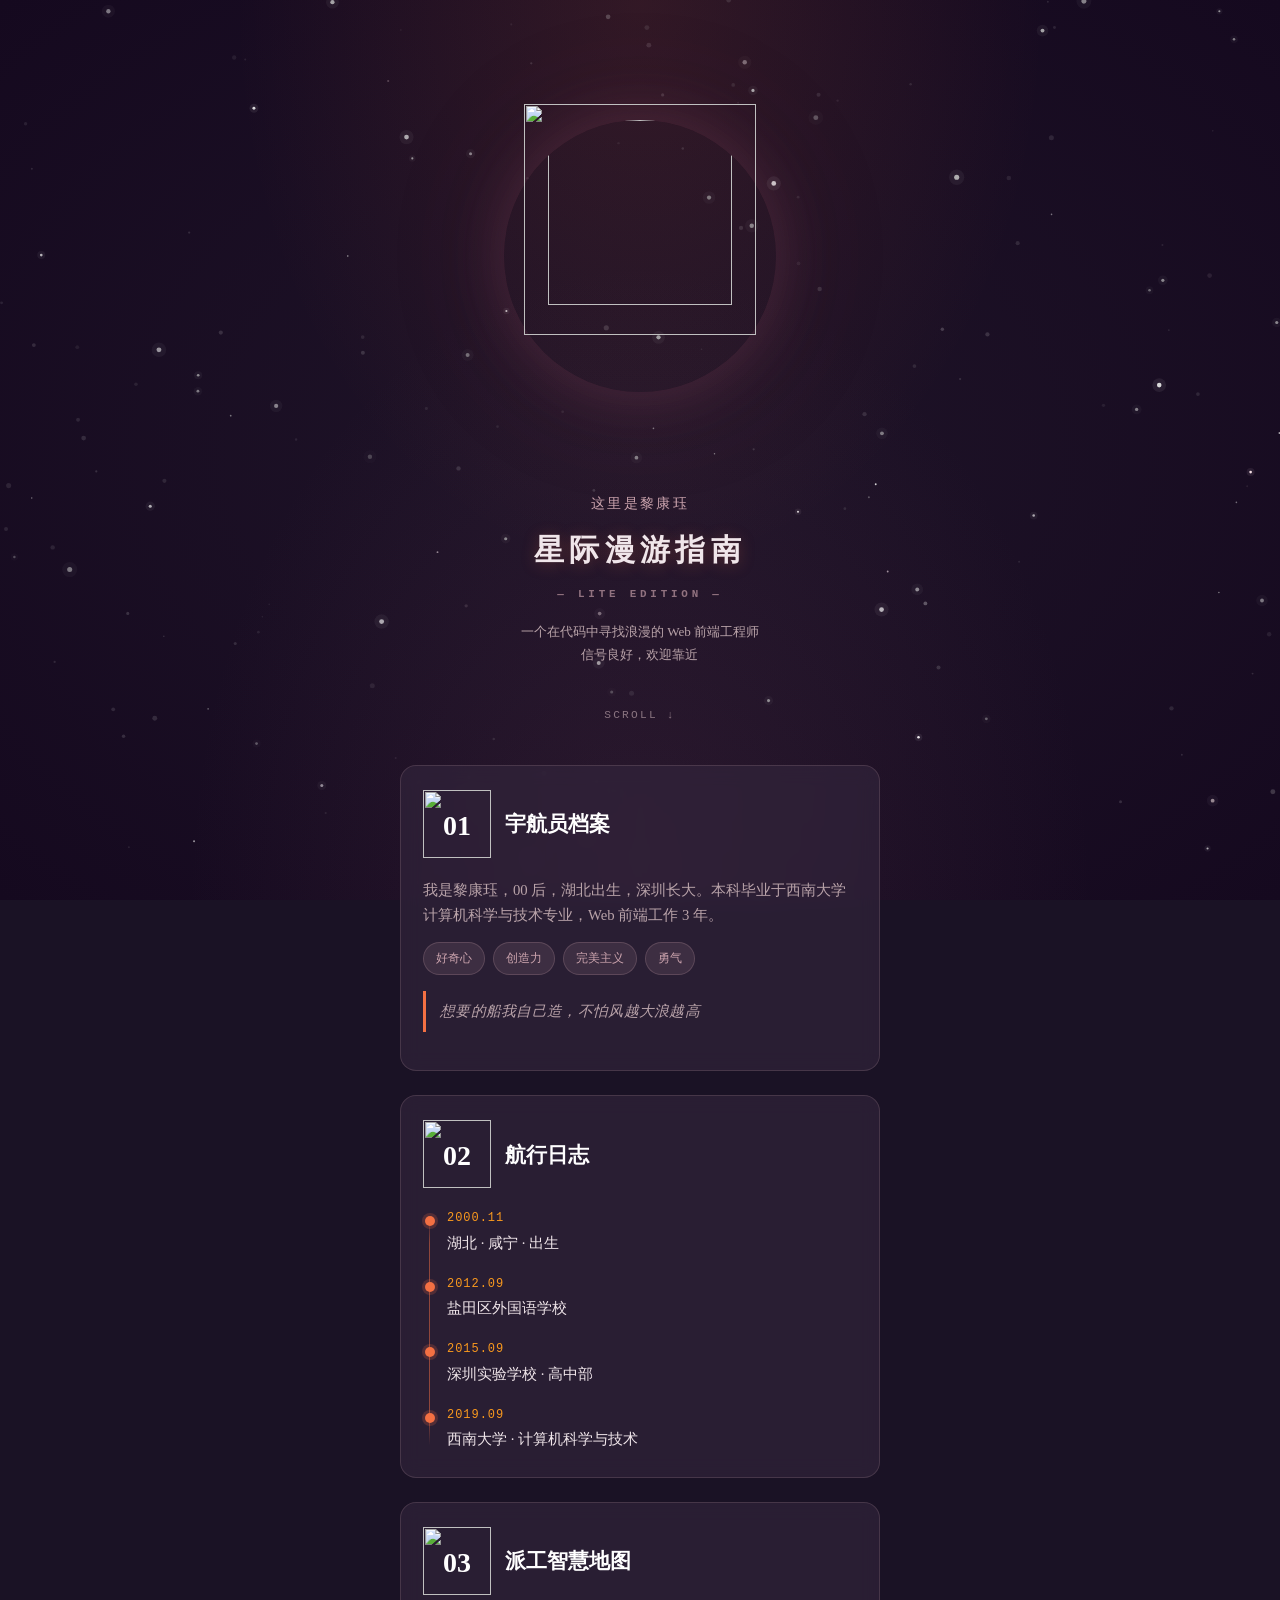
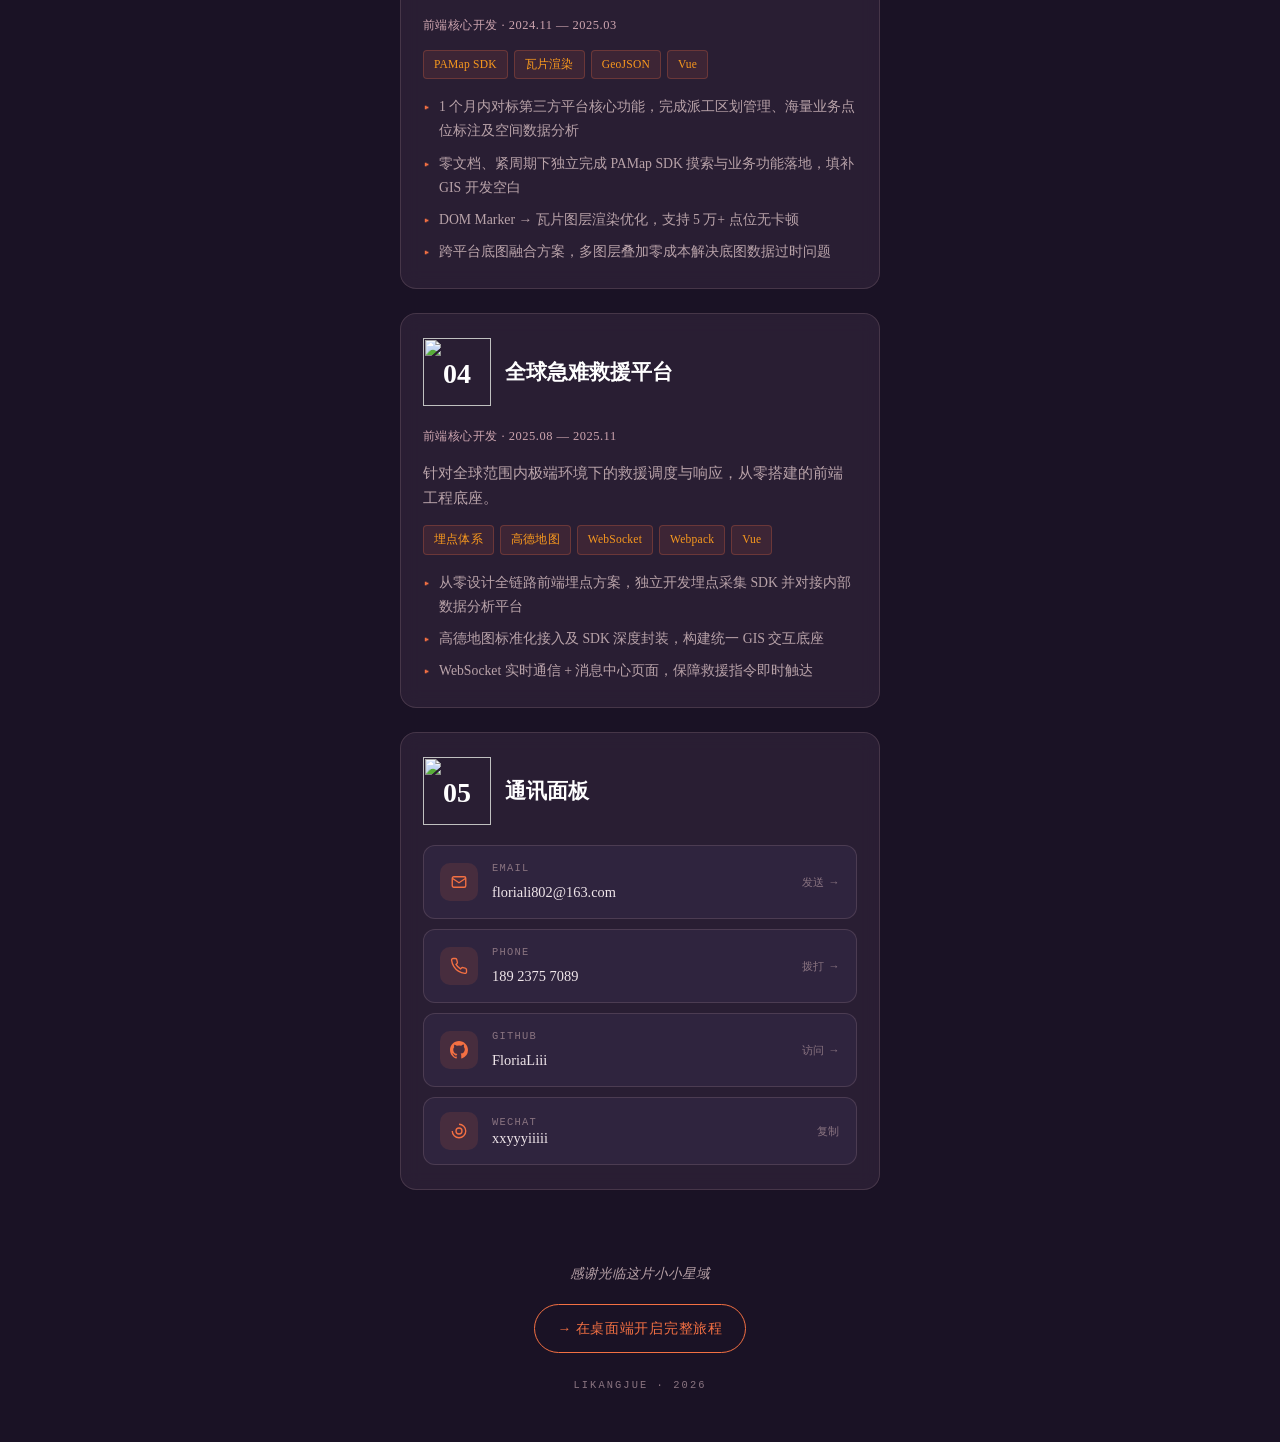
==== mobile.html @ fa1ca7c2 "移动端适配demo" ====
<!doctype html>
<html lang="zh-CN">
  <head>
    <meta charset="UTF-8" />
    <meta
      name="viewport"
      content="width=device-width, initial-scale=1.0, maximum-scale=5.0"
    />
    <title>黎康珏 · 精简简历 | LIKANGJUE</title>
    <meta
      name="description"
      content="黎康珏的移动端精简简历：Web 前端工程师，GIS 开发、应急救援平台项目经历与联系方式。"
    />
    <meta name="theme-color" content="#1a1225" />
    <link rel="icon" href="favicon.ico" type="image/x-icon" />
    <link rel="preconnect" href="https://fonts.googleapis.cn" />
    <link rel="preconnect" href="https://img.likangjue.space" />
    <link
      href="https://fonts.googleapis.cn/css2?family=Noto+Serif+SC:wght@400;700;900&family=Orbitron:wght@700&display=swap"
      rel="stylesheet"
    />
    <style>
      :root {
        --bg-deep: #1a1225;
        --bg-card: rgba(53, 39, 62, 0.6);
        --bg-card-hi: rgba(76, 58, 100, 0.5);
        --border: rgba(204, 164, 174, 0.18);
        --border-hi: rgba(243, 112, 67, 0.35);
        --accent: #f37043;
        --accent-gold: #fa9a1e;
        --rose: #cca4ae;
        --text: #f0e6ea;
        --text-muted: #b9a3a9;
        --text-dim: #8a7480;
      }

      *,
      *::before,
      *::after {
        margin: 0;
        padding: 0;
        box-sizing: border-box;
      }

      html {
        -webkit-text-size-adjust: 100%;
        scroll-behavior: smooth;
      }

      body {
        font-family:
          "Noto Serif SC",
          -apple-system,
          BlinkMacSystemFont,
          "PingFang SC",
          "Microsoft YaHei",
          serif;
        background: var(--bg-deep);
        color: var(--text);
        line-height: 1.7;
        -webkit-font-smoothing: antialiased;
        overflow-x: hidden;
        min-height: 100vh;
        position: relative;
      }

      /* 背景：深空 vignette + 顶部暖色辉光（与主站 landing 氛围一致） */
      body::before {
        content: "";
        position: fixed;
        inset: 0;
        background:
          radial-gradient(
            ellipse at 50% 0%,
            rgba(243, 112, 67, 0.12) 0%,
            transparent 45%
          ),
          radial-gradient(
            ellipse at 50% 100%,
            rgba(118, 70, 92, 0.18) 0%,
            transparent 50%
          ),
          radial-gradient(
            ellipse at 50% 50%,
            #1f1428 0%,
            #15091f 100%
          );
        pointer-events: none;
        z-index: 0;
      }

      /* 繁星画布：Canvas 闪烁粒子（主站 ParticleSystem 同款） */
      #mobile-stars {
        position: fixed;
        top: 0;
        left: 0;
        width: 100%;
        height: 100%;
        z-index: 1;
        pointer-events: none;
      }

      main,
      header,
      footer {
        position: relative;
        z-index: 2;
      }

      a {
        color: inherit;
        text-decoration: none;
      }

      :focus-visible {
        outline: 2px solid var(--accent);
        outline-offset: 3px;
        border-radius: 4px;
      }

      /* ===== Hero ===== */
      .hero {
        min-height: 85vh;
        display: flex;
        flex-direction: column;
        align-items: center;
        justify-content: center;
        padding: 48px 24px 32px;
        text-align: center;
      }

      /* ===== Planet Scene (ported from desktop landing) ===== */
      .planet-scene {
        position: relative;
        width: clamp(260px, 82vw, 400px);
        height: clamp(260px, 82vw, 400px);
        margin-bottom: 36px;
      }
      .planet-sphere {
        position: absolute;
        top: 50%;
        left: 50%;
        width: 68%;
        height: 68%;
        transform: translate(-50%, -50%);
        border-radius: 50%;
        object-fit: cover;
        z-index: 3;
        animation: spin-ccw 35s linear infinite;
        box-shadow:
          0 0 60px rgba(130, 70, 90, 0.35),
          0 0 120px rgba(100, 50, 80, 0.18);
      }
      .planet-wireframe {
        position: absolute;
        top: 50%;
        left: 50%;
        width: 76%;
        height: 76%;
        transform: translate(-50%, -50%);
        object-fit: contain;
        z-index: 4;
        pointer-events: none;
        animation: spin-cw 28s linear infinite;
      }
      .planet-ring {
        position: absolute;
        pointer-events: none;
        width: 92%;
        height: auto;
        top: 50%;
        left: 50%;
        transform: translate(-50%, -50%);
      }
      .ring-back {
        z-index: 2;
      }
      .ring-front {
        z-index: 5;
        clip-path: polygon(0 32%, 100% 32%, 100% 100%, 0 100%);
      }
      @keyframes spin-cw {
        from {
          transform: translate(-50%, -50%) rotate(0deg);
        }
        to {
          transform: translate(-50%, -50%) rotate(360deg);
        }
      }
      @keyframes spin-ccw {
        from {
          transform: translate(-50%, -50%) rotate(0deg);
        }
        to {
          transform: translate(-50%, -50%) rotate(-360deg);
        }
      }

      .hero-label {
        font-size: 0.85rem;
        color: var(--rose);
        letter-spacing: 0.18em;
        margin-bottom: 10px;
      }
      .hero-title {
        display: block;
        font-family: "Noto Serif SC", serif;
        font-size: 1.9rem;
        font-weight: 900;
        color: var(--text);
        letter-spacing: 0.18em;
        white-space: nowrap;
        margin-bottom: 8px;
        text-shadow: 0 2px 16px rgba(243, 112, 67, 0.25);
      }
      .hero-edition {
        font-family: "Orbitron", monospace;
        font-size: 0.68rem;
        font-weight: 700;
        color: rgba(204, 164, 174, 0.65);
        letter-spacing: 0.35em;
        margin-bottom: 18px;
      }
      .hero-tag {
        font-size: 0.82rem;
        color: var(--text-muted);
        max-width: 280px;
        line-height: 1.7;
      }

      .hero-scroll {
        margin-top: 40px;
        font-size: 0.7rem;
        color: var(--text-dim);
        letter-spacing: 0.2em;
        font-family: "Orbitron", monospace;
        animation: scroll-pulse 2.2s ease-in-out infinite;
      }
      @keyframes scroll-pulse {
        0%,
        100% {
          opacity: 0.4;
          transform: translateY(0);
        }
        50% {
          opacity: 0.9;
          transform: translateY(3px);
        }
      }

      /* ===== Cards ===== */
      main {
        padding: 0 20px 40px;
        display: flex;
        flex-direction: column;
        gap: 24px;
        max-width: 520px;
        margin: 0 auto;
      }

      .card {
        background: var(--bg-card);
        backdrop-filter: blur(10px);
        -webkit-backdrop-filter: blur(10px);
        border: 1px solid var(--border);
        border-radius: 16px;
        padding: 24px 22px;
        opacity: 0;
        transform: translateY(20px);
        transition:
          opacity 0.6s ease,
          transform 0.6s ease,
          border-color 0.3s ease;
      }
      .card.is-visible {
        opacity: 1;
        transform: translateY(0);
      }
      .card:active {
        border-color: var(--border-hi);
      }

      /* ===== Card Header (ported from desktop section headers) ===== */
      .card-header {
        display: flex;
        align-items: center;
        gap: 14px;
        margin-bottom: 20px;
      }
      .card-header-planet {
        position: relative;
        width: 68px;
        height: 68px;
        flex-shrink: 0;
        display: flex;
        align-items: center;
        justify-content: center;
      }
      .card-header-planet .header-planet-img {
        position: absolute;
        width: 100%;
        height: 100%;
        object-fit: contain;
      }
      .card-num {
        position: relative;
        font-family: "Noto Serif SC", serif;
        font-weight: 900;
        font-size: 1.75rem;
        color: var(--white, #ffffff);
        z-index: 1;
        line-height: 1;
        letter-spacing: 0;
        margin-top: 4px;
      }
      .card-title {
        font-family: "Noto Serif SC", serif;
        font-weight: 700;
        font-size: 1.3rem;
        color: var(--white, #ffffff);
        letter-spacing: 0;
        margin: 0;
      }

      /* About */
      .card p {
        color: var(--text-muted);
        font-size: 0.92rem;
        margin-bottom: 14px;
      }
      .traits {
        display: flex;
        flex-wrap: wrap;
        gap: 8px;
        margin-bottom: 16px;
      }
      .trait {
        font-size: 0.78rem;
        padding: 5px 12px;
        border-radius: 999px;
        background: rgba(204, 164, 174, 0.12);
        color: var(--rose);
        border: 1px solid rgba(204, 164, 174, 0.22);
      }
      .slogan {
        font-size: 0.9rem;
        color: var(--text);
        font-style: italic;
        border-left: 3px solid var(--accent);
        padding: 8px 0 8px 14px;
        margin: 0;
        letter-spacing: 0.02em;
      }

      /* Timeline */
      .timeline {
        list-style: none;
        position: relative;
        padding-left: 24px;
      }
      .timeline::before {
        content: "";
        position: absolute;
        left: 6px;
        top: 8px;
        bottom: 8px;
        width: 1px;
        background: linear-gradient(
          180deg,
          transparent 0%,
          var(--accent) 12%,
          var(--accent) 88%,
          transparent 100%
        );
        opacity: 0.5;
      }
      .timeline li {
        position: relative;
        padding-bottom: 18px;
      }
      .timeline li:last-child {
        padding-bottom: 0;
      }
      .timeline li::before {
        content: "";
        position: absolute;
        left: -22px;
        top: 8px;
        width: 10px;
        height: 10px;
        border-radius: 50%;
        background: var(--accent);
        box-shadow: 0 0 0 3px rgba(243, 112, 67, 0.2);
      }
      .timeline time {
        display: block;
        font-family: "Orbitron", monospace;
        font-size: 0.75rem;
        color: var(--accent-gold);
        letter-spacing: 0.08em;
      }
      .timeline span.place {
        font-size: 0.92rem;
        color: var(--text);
      }

      /* Project */
      .project-meta {
        font-size: 0.78rem !important;
        color: var(--rose) !important;
        margin-bottom: 14px !important;
        letter-spacing: 0.04em;
      }
      .tags {
        display: flex;
        flex-wrap: wrap;
        gap: 6px;
        margin-bottom: 16px;
      }
      .tags span {
        font-size: 0.72rem;
        padding: 4px 10px;
        border-radius: 4px;
        background: rgba(243, 112, 67, 0.1);
        color: var(--accent-gold);
        border: 1px solid rgba(243, 112, 67, 0.25);
        letter-spacing: 0.02em;
      }
      .highlights {
        list-style: none;
      }
      .highlights li {
        position: relative;
        padding-left: 16px;
        font-size: 0.86rem;
        color: var(--text-muted);
        line-height: 1.75;
        margin-bottom: 8px;
      }
      .highlights li::before {
        content: "▸";
        position: absolute;
        left: 0;
        top: 0;
        color: var(--accent);
        font-size: 0.9rem;
      }
      .highlights li:last-child {
        margin-bottom: 0;
      }

      /* Contact */
      .contacts {
        list-style: none;
        display: flex;
        flex-direction: column;
        gap: 10px;
      }
      .contacts li {
        display: block;
      }
      .contact-item {
        display: flex;
        align-items: center;
        gap: 14px;
        padding: 14px 16px;
        border-radius: 12px;
        background: rgba(58, 48, 80, 0.4);
        border: 1px solid var(--border);
        color: inherit;
        font-family: inherit;
        font-size: 1rem;
        width: 100%;
        text-align: left;
        cursor: pointer;
        transition:
          background 0.2s ease,
          border-color 0.2s ease;
      }
      .contact-item:active {
        background: var(--bg-card-hi);
        border-color: var(--border-hi);
      }
      .contact-icon {
        width: 38px;
        height: 38px;
        flex-shrink: 0;
        display: flex;
        align-items: center;
        justify-content: center;
        border-radius: 10px;
        background: rgba(243, 112, 67, 0.12);
        color: var(--accent);
      }
      .contact-icon svg {
        width: 18px;
        height: 18px;
      }
      .contact-text {
        flex: 1;
        min-width: 0;
      }
      .contact-label {
        display: block;
        font-family: "Orbitron", monospace;
        font-size: 0.65rem;
        color: var(--text-dim);
        letter-spacing: 0.12em;
        margin-bottom: 2px;
      }
      .contact-value {
        display: block;
        font-size: 0.9rem;
        color: var(--text);
        overflow: hidden;
        text-overflow: ellipsis;
        white-space: nowrap;
      }
      .contact-hint {
        font-size: 0.7rem;
        color: var(--text-dim);
        letter-spacing: 0.05em;
        flex-shrink: 0;
      }
      .contact-hint.success {
        color: var(--accent);
      }

      /* Footer */
      footer {
        padding: 32px 24px 48px;
        text-align: center;
      }
      .footer-quote {
        font-size: 0.85rem;
        color: var(--text-muted);
        margin-bottom: 18px;
        font-style: italic;
      }
      .footer-cta {
        display: inline-flex;
        align-items: center;
        gap: 8px;
        padding: 12px 22px;
        border-radius: 999px;
        border: 1px solid var(--accent);
        color: var(--accent);
        font-size: 0.85rem;
        letter-spacing: 0.05em;
      }
      .footer-cta:active {
        background: rgba(243, 112, 67, 0.1);
      }
      .footer-sign {
        display: block;
        margin-top: 24px;
        font-family: "Orbitron", monospace;
        font-size: 0.65rem;
        color: var(--text-dim);
        letter-spacing: 0.2em;
      }

      /* ===== Reduced Motion ===== */
      @media (prefers-reduced-motion: reduce) {
        *,
        *::before,
        *::after {
          animation-duration: 0.01ms !important;
          animation-iteration-count: 1 !important;
          transition-duration: 0.01ms !important;
        }
        .card {
          opacity: 1;
          transform: none;
        }
      }
    </style>
  </head>
  <body>
    <canvas id="mobile-stars" aria-hidden="true"></canvas>
    <header class="hero">
      <div class="planet-scene" aria-hidden="true">
        <!-- 轨道环 - 后半（星球背面） -->
        <img
          src="https://img.likangjue.space/assets/planet-ring.webp"
          alt=""
          class="planet-ring ring-back"
        />
        <!-- 星球本体 - 逆时针旋转 -->
        <img
          src="https://img.likangjue.space/assets/planet-sphere.webp"
          alt=""
          class="planet-sphere"
        />
        <!-- 线框 - 顺时针旋转 -->
        <img
          src="https://img.likangjue.space/assets/planet-wireframe.webp"
          alt=""
          class="planet-wireframe"
        />
        <img
          src="https://img.likangjue.space/assets/planet-wireframe.webp"
          alt=""
          class="planet-wireframe"
        />
        <!-- 轨道环 - 前半（星球前面，带裁切） -->
        <img
          src="https://img.likangjue.space/assets/planet-ring.webp"
          alt=""
          class="planet-ring ring-front"
        />
      </div>
      <p class="hero-label">这里是黎康珏</p>
      <h1 class="hero-title">星际漫游指南</h1>
      <p class="hero-edition">— LITE EDITION —</p>
      <p class="hero-tag">
        一个在代码中寻找浪漫的 Web 前端工程师<br />信号良好，欢迎靠近
      </p>
      <p class="hero-scroll">SCROLL ↓</p>
    </header>

    <main>
      <!-- 01 About -->
      <section class="card">
        <div class="card-header">
          <div class="card-header-planet">
            <img
              src="https://img.likangjue.space/assets/planet-title.webp"
              alt=""
              class="header-planet-img"
            />
            <span class="card-num">01</span>
          </div>
          <h2 class="card-title">宇航员档案</h2>
        </div>
        <p>
          我是黎康珏，00
          后，湖北出生，深圳长大。本科毕业于西南大学计算机科学与技术专业，Web
          前端工作 3 年。
        </p>
        <div class="traits">
          <span class="trait">好奇心</span>
          <span class="trait">创造力</span>
          <span class="trait">完美主义</span>
          <span class="trait">勇气</span>
        </div>
        <p class="slogan">想要的船我自己造，不怕风越大浪越高</p>
      </section>

      <!-- 02 Timeline -->
      <section class="card">
        <div class="card-header">
          <div class="card-header-planet">
            <img
              src="https://img.likangjue.space/assets/planet-title.webp"
              alt=""
              class="header-planet-img"
            />
            <span class="card-num">02</span>
          </div>
          <h2 class="card-title">航行日志</h2>
        </div>
        <ul class="timeline">
          <li>
            <time>2000.11</time>
            <span class="place">湖北 · 咸宁 · 出生</span>
          </li>
          <li>
            <time>2012.09</time>
            <span class="place">盐田区外国语学校</span>
          </li>
          <li>
            <time>2015.09</time>
            <span class="place">深圳实验学校 · 高中部</span>
          </li>
          <li>
            <time>2019.09</time>
            <span class="place">西南大学 · 计算机科学与技术</span>
          </li>
        </ul>
      </section>

      <!-- 03 Project 1 -->
      <section class="card">
        <div class="card-header">
          <div class="card-header-planet">
            <img
              src="https://img.likangjue.space/assets/planet-title.webp"
              alt=""
              class="header-planet-img"
            />
            <span class="card-num">03</span>
          </div>
          <h2 class="card-title">派工智慧地图</h2>
        </div>
        <p class="project-meta">前端核心开发 · 2024.11 — 2025.03</p>
        <div class="tags">
          <span>PAMap SDK</span>
          <span>瓦片渲染</span>
          <span>GeoJSON</span>
          <span>Vue</span>
        </div>
        <ul class="highlights">
          <li>
            1 个月内对标第三方平台核心功能，完成派工区划管理、海量业务点位标注及空间数据分析
          </li>
          <li>
            零文档、紧周期下独立完成 PAMap SDK 摸索与业务功能落地，填补 GIS
            开发空白
          </li>
          <li>DOM Marker → 瓦片图层渲染优化，支持 5 万+ 点位无卡顿</li>
          <li>跨平台底图融合方案，多图层叠加零成本解决底图数据过时问题</li>
        </ul>
      </section>

      <!-- 04 Project 2 -->
      <section class="card">
        <div class="card-header">
          <div class="card-header-planet">
            <img
              src="https://img.likangjue.space/assets/planet-title.webp"
              alt=""
              class="header-planet-img"
            />
            <span class="card-num">04</span>
          </div>
          <h2 class="card-title">全球急难救援平台</h2>
        </div>
        <p class="project-meta">前端核心开发 · 2025.08 — 2025.11</p>
        <p>
          针对全球范围内极端环境下的救援调度与响应，从零搭建的前端工程底座。
        </p>
        <div class="tags">
          <span>埋点体系</span>
          <span>高德地图</span>
          <span>WebSocket</span>
          <span>Webpack</span>
          <span>Vue</span>
        </div>
        <ul class="highlights">
          <li>
            从零设计全链路前端埋点方案，独立开发埋点采集 SDK
            并对接内部数据分析平台
          </li>
          <li>高德地图标准化接入及 SDK 深度封装，构建统一 GIS 交互底座</li>
          <li>WebSocket 实时通信 + 消息中心页面，保障救援指令即时触达</li>
        </ul>
      </section>

      <!-- 05 Contact -->
      <section class="card">
        <div class="card-header">
          <div class="card-header-planet">
            <img
              src="https://img.likangjue.space/assets/planet-title.webp"
              alt=""
              class="header-planet-img"
            />
            <span class="card-num">05</span>
          </div>
          <h2 class="card-title">通讯面板</h2>
        </div>
        <ul class="contacts">
          <li>
            <a href="mailto:floriali802@163.com" class="contact-item">
              <span class="contact-icon">
                <svg viewBox="0 0 24 24" fill="none" stroke="currentColor" stroke-width="1.8">
                  <rect x="3" y="5" width="18" height="14" rx="2" />
                  <path d="M3 7l9 6 9-6" />
                </svg>
              </span>
              <span class="contact-text">
                <span class="contact-label">EMAIL</span>
                <span class="contact-value">floriali802@163.com</span>
              </span>
              <span class="contact-hint">发送 →</span>
            </a>
          </li>
          <li>
            <a href="tel:18923757089" class="contact-item">
              <span class="contact-icon">
                <svg viewBox="0 0 24 24" fill="none" stroke="currentColor" stroke-width="1.8">
                  <path d="M22 16.9v3a2 2 0 01-2.2 2 19.8 19.8 0 01-8.6-3.1 19.5 19.5 0 01-6-6A19.8 19.8 0 012.1 4.2 2 2 0 014.1 2h3a2 2 0 012 1.7 12.8 12.8 0 00.7 2.8 2 2 0 01-.5 2.1L8 9.9a16 16 0 006 6l1.3-1.3a2 2 0 012.1-.5 12.8 12.8 0 002.8.7 2 2 0 011.7 2z" />
                </svg>
              </span>
              <span class="contact-text">
                <span class="contact-label">PHONE</span>
                <span class="contact-value">189 2375 7089</span>
              </span>
              <span class="contact-hint">拨打 →</span>
            </a>
          </li>
          <li>
            <a
              href="https://github.com/FloriaLiii"
              target="_blank"
              rel="noopener"
              class="contact-item"
            >
              <span class="contact-icon">
                <svg viewBox="0 0 24 24" fill="currentColor">
                  <path d="M12 0C5.37 0 0 5.37 0 12c0 5.3 3.44 9.8 8.2 11.4.6.1.82-.26.82-.58v-2c-3.34.72-4.04-1.6-4.04-1.6-.54-1.38-1.33-1.75-1.33-1.75-1.09-.74.08-.73.08-.73 1.2.08 1.84 1.24 1.84 1.24 1.07 1.84 2.81 1.3 3.5 1 .1-.78.42-1.3.76-1.6-2.66-.3-5.46-1.33-5.46-5.93 0-1.31.47-2.38 1.23-3.22-.12-.3-.53-1.52.12-3.18 0 0 1-.32 3.3 1.23a11.5 11.5 0 016 0C17.3 4.44 18.3 4.76 18.3 4.76c.66 1.66.25 2.88.12 3.18.77.84 1.23 1.91 1.23 3.22 0 4.61-2.8 5.63-5.48 5.93.43.37.81 1.1.81 2.22v3.29c0 .32.22.7.82.58A12 12 0 0024 12c0-6.63-5.37-12-12-12z" />
                </svg>
              </span>
              <span class="contact-text">
                <span class="contact-label">GITHUB</span>
                <span class="contact-value">FloriaLiii</span>
              </span>
              <span class="contact-hint">访问 →</span>
            </a>
          </li>
          <li>
            <button type="button" class="contact-item" data-copy="xxyyyiiiii">
              <span class="contact-icon">
                <svg viewBox="0 0 24 24" fill="none" stroke="currentColor" stroke-width="1.8">
                  <path d="M8 12a4 4 0 108 0 4 4 0 00-8 0z" />
                  <path d="M3 12c0 4.97 4.03 9 9 9s9-4.03 9-9-4.03-9-9-9" />
                </svg>
              </span>
              <span class="contact-text">
                <span class="contact-label">WECHAT</span>
                <span class="contact-value">xxyyyiiiii</span>
              </span>
              <span class="contact-hint">复制</span>
            </button>
          </li>
        </ul>
      </section>
    </main>

    <footer>
      <p class="footer-quote">感谢光临这片小小星域</p>
      <a href="index.html" class="footer-cta">
        <span>→ 在桌面端开启完整旅程</span>
      </a>
      <span class="footer-sign">LIKANGJUE · 2026</span>
    </footer>

    <script>
      (function () {
        // ===== Starfield (ported from main site ParticleSystem) =====
        const canvas = document.getElementById("mobile-stars");
        const reduceMotion = window.matchMedia(
          "(prefers-reduced-motion: reduce)"
        ).matches;
        if (canvas) {
          const ctx = canvas.getContext("2d");
          let stars = [];
          let dpr = Math.min(window.devicePixelRatio || 1, 2);

          function starCount() {
            const w = window.innerWidth;
            if (w < 420) return 90;
            if (w < 640) return 130;
            return 180;
          }

          function createStar() {
            const brightness = 180 + Math.floor(Math.random() * 75);
            const warmth =
              Math.random() < 0.15 ? Math.floor(Math.random() * 30) : 0;
            return {
              x: Math.random() * canvas.width,
              y: Math.random() * canvas.height,
              radius: (0.7 + Math.random() * 1.9) * dpr,
              r: Math.min(255, brightness + warmth),
              g: Math.min(255, brightness),
              b: Math.min(255, brightness + Math.floor(warmth * 0.3)),
              twinkleSpeed: 0.006 + Math.random() * 0.02,
              phase: Math.random() * Math.PI * 2,
              maxOpacity: 0.5 + Math.random() * 0.5,
              opacity: 0.7,
            };
          }

          function resize() {
            dpr = Math.min(window.devicePixelRatio || 1, 2);
            canvas.width = window.innerWidth * dpr;
            canvas.height = window.innerHeight * dpr;
            canvas.style.width = window.innerWidth + "px";
            canvas.style.height = window.innerHeight + "px";
            stars = [];
            const count = starCount();
            for (let i = 0; i < count; i++) stars.push(createStar());
          }

          function draw() {
            ctx.clearRect(0, 0, canvas.width, canvas.height);
            for (const s of stars) {
              if (!reduceMotion) {
                s.phase += s.twinkleSpeed;
                const raw = Math.sin(s.phase);
                s.opacity = (0.15 + 0.85 * Math.max(0, raw)) * s.maxOpacity;
              } else {
                s.opacity = s.maxOpacity * 0.6;
              }
              if (s.opacity < 0.02) continue;

              if (s.opacity > 0.3 && s.radius > dpr) {
                ctx.beginPath();
                ctx.arc(s.x, s.y, s.radius * 3, 0, Math.PI * 2);
                ctx.fillStyle =
                  "rgba(" +
                  s.r +
                  "," +
                  s.g +
                  "," +
                  s.b +
                  "," +
                  s.opacity * 0.08 +
                  ")";
                ctx.fill();
              }
              ctx.beginPath();
              ctx.arc(s.x, s.y, s.radius, 0, Math.PI * 2);
              ctx.fillStyle =
                "rgba(" +
                s.r +
                "," +
                s.g +
                "," +
                s.b +
                "," +
                s.opacity +
                ")";
              ctx.fill();
            }
          }

          function loop() {
            draw();
            if (!reduceMotion) requestAnimationFrame(loop);
          }

          resize();
          loop();

          let resizeTimer;
          window.addEventListener("resize", function () {
            clearTimeout(resizeTimer);
            resizeTimer = setTimeout(resize, 150);
          });
        }

        // Scroll-reveal cards
        const io = new IntersectionObserver(
          function (entries) {
            entries.forEach(function (entry) {
              if (entry.isIntersecting) {
                entry.target.classList.add("is-visible");
                io.unobserve(entry.target);
              }
            });
          },
          { threshold: 0.12, rootMargin: "0px 0px -40px 0px" }
        );
        document.querySelectorAll(".card").forEach(function (el) {
          io.observe(el);
        });

        // Click-to-copy for WeChat button
        document.querySelectorAll("[data-copy]").forEach(function (btn) {
          btn.addEventListener("click", function () {
            const text = btn.getAttribute("data-copy");
            const hint = btn.querySelector(".contact-hint");
            const original = hint.textContent;
            const done = function () {
              hint.textContent = "已复制 ✓";
              hint.classList.add("success");
              setTimeout(function () {
                hint.textContent = original;
                hint.classList.remove("success");
              }, 1800);
            };
            if (navigator.clipboard && navigator.clipboard.writeText) {
              navigator.clipboard.writeText(text).then(done).catch(function () {
                // fallback
                const ta = document.createElement("textarea");
                ta.value = text;
                document.body.appendChild(ta);
                ta.select();
                try {
                  document.execCommand("copy");
                  done();
                } catch (e) {}
                document.body.removeChild(ta);
              });
            } else {
              const ta = document.createElement("textarea");
              ta.value = text;
              document.body.appendChild(ta);
              ta.select();
              try {
                document.execCommand("copy");
                done();
              } catch (e) {}
              document.body.removeChild(ta);
            }
          });
        });
      })();
    </script>
  </body>
</html>
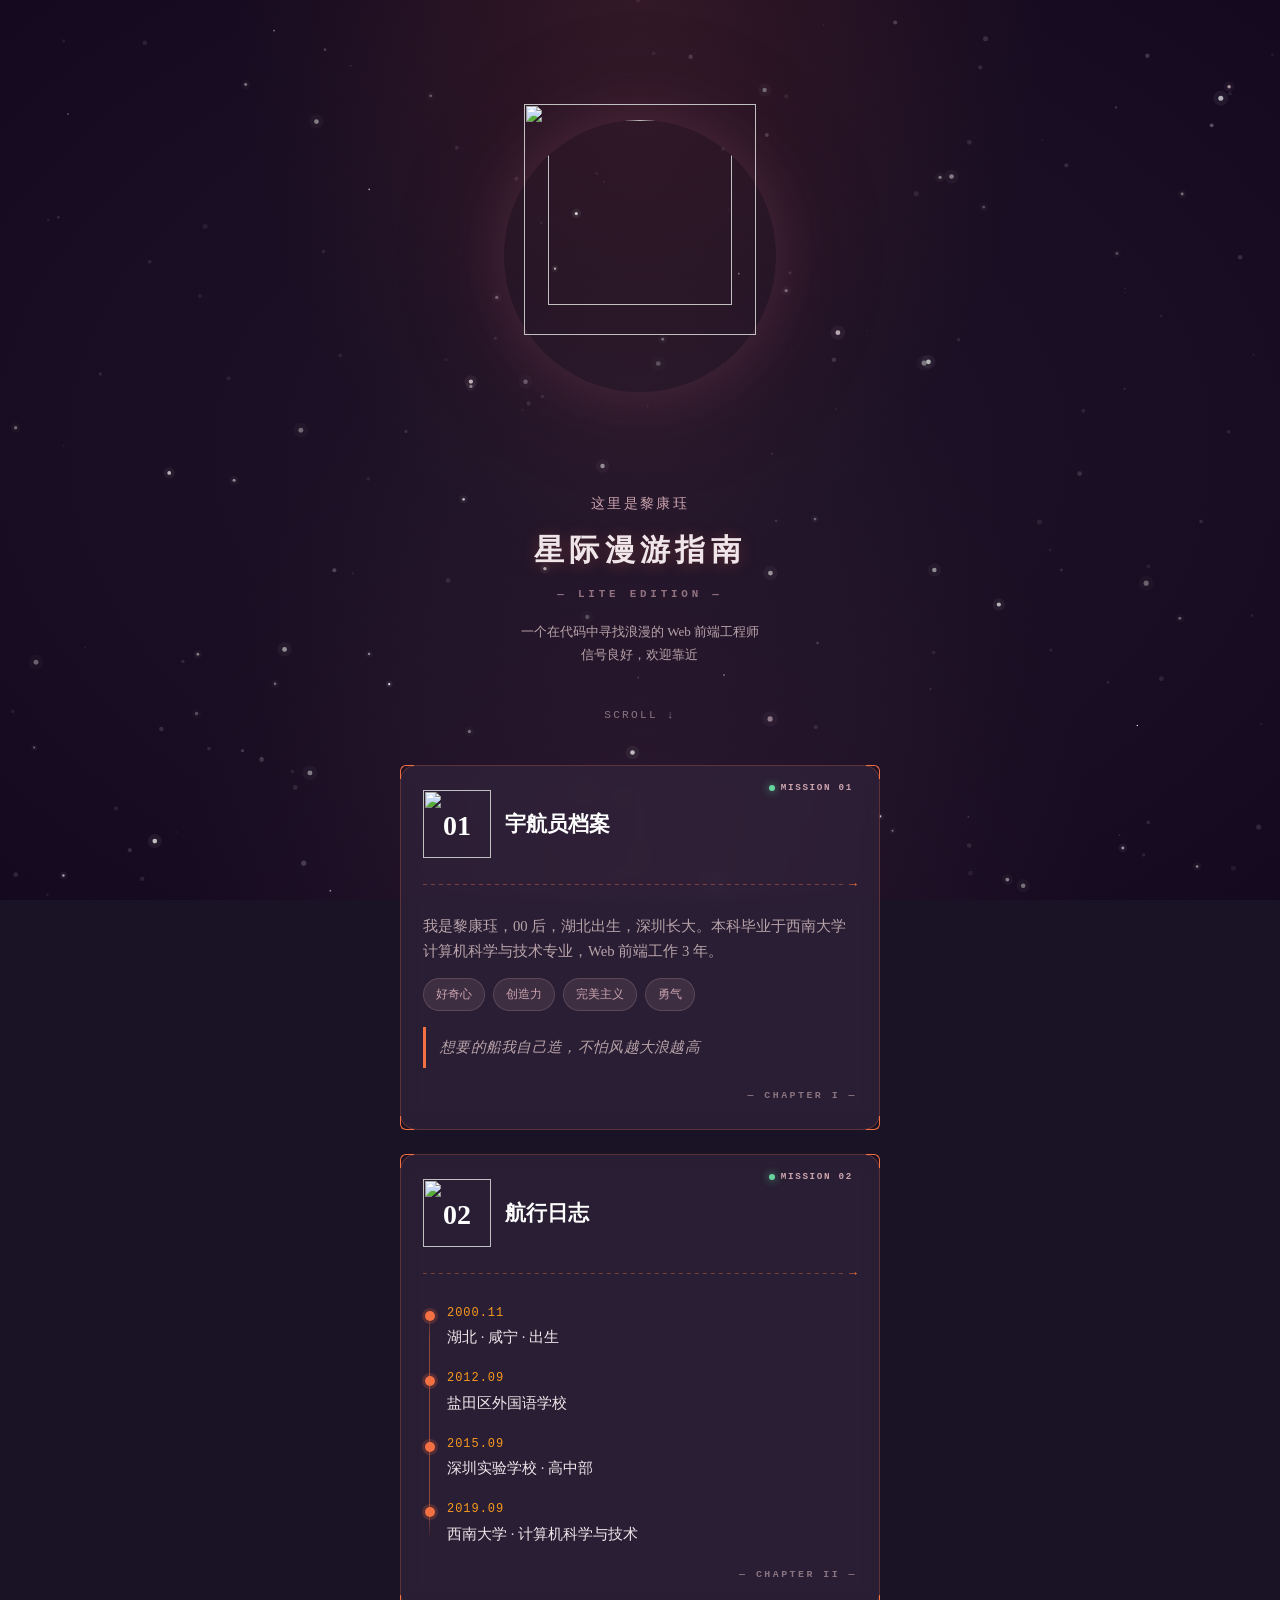
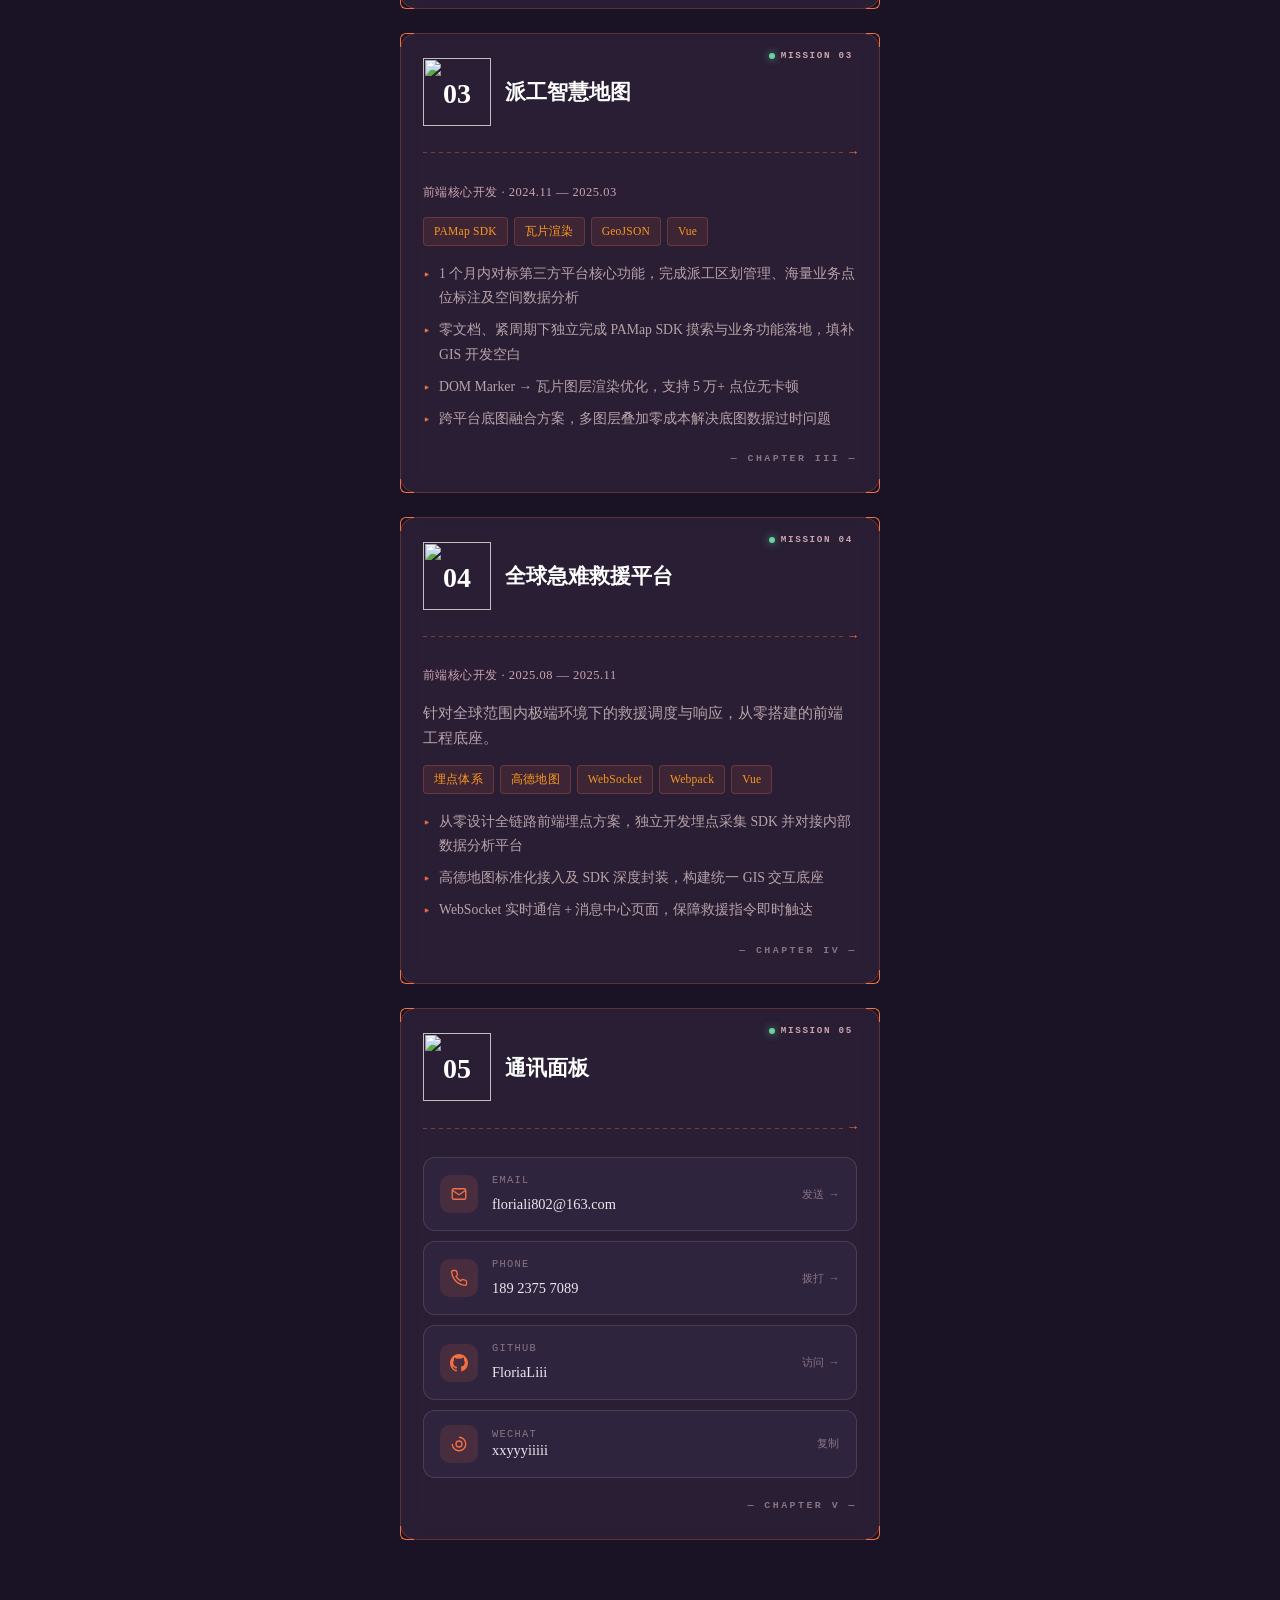
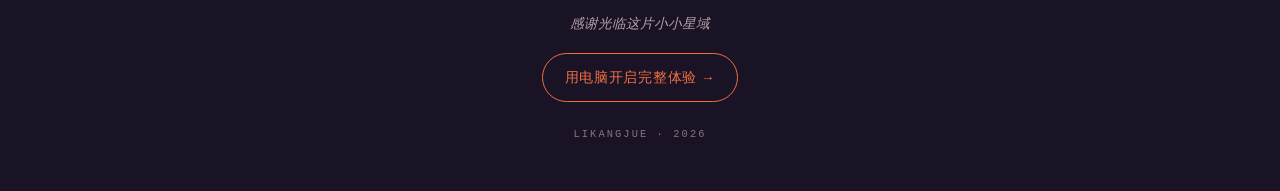
==== commit 6251557b: "卡片样式优化" ====
--- a/mobile.html
+++ b/mobile.html
@@ -80,11 +80,7 @@
             rgba(118, 70, 92, 0.18) 0%,
             transparent 50%
           ),
-          radial-gradient(
-            ellipse at 50% 50%,
-            #1f1428 0%,
-            #15091f 100%
-          );
+          radial-gradient(ellipse at 50% 50%, #1f1428 0%, #15091f 100%);
         pointer-events: none;
         z-index: 0;
       }
@@ -259,10 +255,11 @@
       }
 
       .card {
+        position: relative;
         background: var(--bg-card);
         backdrop-filter: blur(10px);
         -webkit-backdrop-filter: blur(10px);
-        border: 1px solid var(--border);
+        border: 1px solid rgba(243, 112, 67, 0.25);
         border-radius: 16px;
         padding: 24px 22px;
         opacity: 0;
@@ -278,6 +275,117 @@
       }
       .card:active {
         border-color: var(--border-hi);
+      }
+
+      /* ===== HUD Brief: 四角括号 + 状态徽章 + 分隔 + 章节标签 ===== */
+      .card::before,
+      .card::after,
+      .card-corner-bl,
+      .card-corner-br {
+        content: "";
+        position: absolute;
+        width: 14px;
+        height: 14px;
+        border: 1.5px solid var(--accent);
+        pointer-events: none;
+      }
+      .card::before {
+        top: -1px;
+        left: -1px;
+        border-right: none;
+        border-bottom: none;
+        border-top-left-radius: 6px;
+      }
+      .card::after {
+        top: -1px;
+        right: -1px;
+        border-left: none;
+        border-bottom: none;
+        border-top-right-radius: 6px;
+      }
+      .card-corner-bl {
+        bottom: -1px;
+        left: -1px;
+        border-right: none;
+        border-top: none;
+        border-bottom-left-radius: 6px;
+      }
+      .card-corner-br {
+        bottom: -1px;
+        right: -1px;
+        border-left: none;
+        border-top: none;
+        border-bottom-right-radius: 6px;
+      }
+
+      .card-badge {
+        position: absolute;
+        top: 14px;
+        right: 26px;
+        display: flex;
+        align-items: center;
+        gap: 6px;
+        font-family: "Orbitron", monospace;
+        font-size: 0.58rem;
+        font-weight: 700;
+        color: var(--rose);
+        letter-spacing: 0.18em;
+        z-index: 3;
+      }
+      .card-badge::before {
+        content: "";
+        width: 6px;
+        height: 6px;
+        border-radius: 50%;
+        background: #67d49e;
+        box-shadow: 0 0 8px rgba(103, 212, 158, 0.8);
+        animation: card-dot 1.6s ease-in-out infinite;
+      }
+      @keyframes card-dot {
+        0%,
+        100% {
+          opacity: 0.5;
+          transform: scale(0.9);
+        }
+        50% {
+          opacity: 1;
+          transform: scale(1.15);
+        }
+      }
+
+      .card-divider {
+        display: flex;
+        align-items: center;
+        gap: 6px;
+        margin: -4px 0 18px;
+      }
+      .card-divider-line {
+        flex: 1;
+        height: 1px;
+        background: repeating-linear-gradient(
+          90deg,
+          rgba(243, 112, 67, 0.4) 0,
+          rgba(243, 112, 67, 0.4) 4px,
+          transparent 4px,
+          transparent 8px
+        );
+      }
+      .card-divider-arrow {
+        font-family: "Orbitron", monospace;
+        color: var(--accent);
+        font-size: 0.8rem;
+      }
+
+      .card-chapter {
+        display: block;
+        margin-top: 18px;
+        padding-top: 2px;
+        text-align: right;
+        font-family: "Orbitron", monospace;
+        font-size: 0.62rem;
+        font-weight: 700;
+        color: var(--text-dim);
+        letter-spacing: 0.25em;
       }
 
       /* ===== Card Header (ported from desktop section headers) ===== */
@@ -622,6 +730,9 @@
     <main>
       <!-- 01 About -->
       <section class="card">
+        <span class="card-corner-bl"></span>
+        <span class="card-corner-br"></span>
+        <span class="card-badge">MISSION 01</span>
         <div class="card-header">
           <div class="card-header-planet">
             <img
@@ -633,6 +744,10 @@
           </div>
           <h2 class="card-title">宇航员档案</h2>
         </div>
+        <div class="card-divider">
+          <span class="card-divider-line"></span>
+          <span class="card-divider-arrow">→</span>
+        </div>
         <p>
           我是黎康珏，00
           后，湖北出生，深圳长大。本科毕业于西南大学计算机科学与技术专业，Web
@@ -645,10 +760,14 @@
           <span class="trait">勇气</span>
         </div>
         <p class="slogan">想要的船我自己造，不怕风越大浪越高</p>
+        <span class="card-chapter">— CHAPTER I —</span>
       </section>
 
       <!-- 02 Timeline -->
       <section class="card">
+        <span class="card-corner-bl"></span>
+        <span class="card-corner-br"></span>
+        <span class="card-badge">MISSION 02</span>
         <div class="card-header">
           <div class="card-header-planet">
             <img
@@ -659,6 +778,10 @@
             <span class="card-num">02</span>
           </div>
           <h2 class="card-title">航行日志</h2>
+        </div>
+        <div class="card-divider">
+          <span class="card-divider-line"></span>
+          <span class="card-divider-arrow">→</span>
         </div>
         <ul class="timeline">
           <li>
@@ -678,10 +801,14 @@
             <span class="place">西南大学 · 计算机科学与技术</span>
           </li>
         </ul>
+        <span class="card-chapter">— CHAPTER II —</span>
       </section>
 
       <!-- 03 Project 1 -->
       <section class="card">
+        <span class="card-corner-bl"></span>
+        <span class="card-corner-br"></span>
+        <span class="card-badge">MISSION 03</span>
         <div class="card-header">
           <div class="card-header-planet">
             <img
@@ -693,6 +820,10 @@
           </div>
           <h2 class="card-title">派工智慧地图</h2>
         </div>
+        <div class="card-divider">
+          <span class="card-divider-line"></span>
+          <span class="card-divider-arrow">→</span>
+        </div>
         <p class="project-meta">前端核心开发 · 2024.11 — 2025.03</p>
         <div class="tags">
           <span>PAMap SDK</span>
@@ -702,7 +833,8 @@
         </div>
         <ul class="highlights">
           <li>
-            1 个月内对标第三方平台核心功能，完成派工区划管理、海量业务点位标注及空间数据分析
+            1
+            个月内对标第三方平台核心功能，完成派工区划管理、海量业务点位标注及空间数据分析
           </li>
           <li>
             零文档、紧周期下独立完成 PAMap SDK 摸索与业务功能落地，填补 GIS
@@ -711,10 +843,14 @@
           <li>DOM Marker → 瓦片图层渲染优化，支持 5 万+ 点位无卡顿</li>
           <li>跨平台底图融合方案，多图层叠加零成本解决底图数据过时问题</li>
         </ul>
+        <span class="card-chapter">— CHAPTER III —</span>
       </section>
 
       <!-- 04 Project 2 -->
       <section class="card">
+        <span class="card-corner-bl"></span>
+        <span class="card-corner-br"></span>
+        <span class="card-badge">MISSION 04</span>
         <div class="card-header">
           <div class="card-header-planet">
             <img
@@ -726,6 +862,10 @@
           </div>
           <h2 class="card-title">全球急难救援平台</h2>
         </div>
+        <div class="card-divider">
+          <span class="card-divider-line"></span>
+          <span class="card-divider-arrow">→</span>
+        </div>
         <p class="project-meta">前端核心开发 · 2025.08 — 2025.11</p>
         <p>
           针对全球范围内极端环境下的救援调度与响应，从零搭建的前端工程底座。
@@ -745,10 +885,14 @@
           <li>高德地图标准化接入及 SDK 深度封装，构建统一 GIS 交互底座</li>
           <li>WebSocket 实时通信 + 消息中心页面，保障救援指令即时触达</li>
         </ul>
+        <span class="card-chapter">— CHAPTER IV —</span>
       </section>
 
       <!-- 05 Contact -->
       <section class="card">
+        <span class="card-corner-bl"></span>
+        <span class="card-corner-br"></span>
+        <span class="card-badge">MISSION 05</span>
         <div class="card-header">
           <div class="card-header-planet">
             <img
@@ -760,11 +904,20 @@
           </div>
           <h2 class="card-title">通讯面板</h2>
         </div>
+        <div class="card-divider">
+          <span class="card-divider-line"></span>
+          <span class="card-divider-arrow">→</span>
+        </div>
         <ul class="contacts">
           <li>
             <a href="mailto:floriali802@163.com" class="contact-item">
               <span class="contact-icon">
-                <svg viewBox="0 0 24 24" fill="none" stroke="currentColor" stroke-width="1.8">
+                <svg
+                  viewBox="0 0 24 24"
+                  fill="none"
+                  stroke="currentColor"
+                  stroke-width="1.8"
+                >
                   <rect x="3" y="5" width="18" height="14" rx="2" />
                   <path d="M3 7l9 6 9-6" />
                 </svg>
@@ -779,8 +932,15 @@
           <li>
             <a href="tel:18923757089" class="contact-item">
               <span class="contact-icon">
-                <svg viewBox="0 0 24 24" fill="none" stroke="currentColor" stroke-width="1.8">
-                  <path d="M22 16.9v3a2 2 0 01-2.2 2 19.8 19.8 0 01-8.6-3.1 19.5 19.5 0 01-6-6A19.8 19.8 0 012.1 4.2 2 2 0 014.1 2h3a2 2 0 012 1.7 12.8 12.8 0 00.7 2.8 2 2 0 01-.5 2.1L8 9.9a16 16 0 006 6l1.3-1.3a2 2 0 012.1-.5 12.8 12.8 0 002.8.7 2 2 0 011.7 2z" />
+                <svg
+                  viewBox="0 0 24 24"
+                  fill="none"
+                  stroke="currentColor"
+                  stroke-width="1.8"
+                >
+                  <path
+                    d="M22 16.9v3a2 2 0 01-2.2 2 19.8 19.8 0 01-8.6-3.1 19.5 19.5 0 01-6-6A19.8 19.8 0 012.1 4.2 2 2 0 014.1 2h3a2 2 0 012 1.7 12.8 12.8 0 00.7 2.8 2 2 0 01-.5 2.1L8 9.9a16 16 0 006 6l1.3-1.3a2 2 0 012.1-.5 12.8 12.8 0 002.8.7 2 2 0 011.7 2z"
+                  />
                 </svg>
               </span>
               <span class="contact-text">
@@ -799,7 +959,9 @@
             >
               <span class="contact-icon">
                 <svg viewBox="0 0 24 24" fill="currentColor">
-                  <path d="M12 0C5.37 0 0 5.37 0 12c0 5.3 3.44 9.8 8.2 11.4.6.1.82-.26.82-.58v-2c-3.34.72-4.04-1.6-4.04-1.6-.54-1.38-1.33-1.75-1.33-1.75-1.09-.74.08-.73.08-.73 1.2.08 1.84 1.24 1.84 1.24 1.07 1.84 2.81 1.3 3.5 1 .1-.78.42-1.3.76-1.6-2.66-.3-5.46-1.33-5.46-5.93 0-1.31.47-2.38 1.23-3.22-.12-.3-.53-1.52.12-3.18 0 0 1-.32 3.3 1.23a11.5 11.5 0 016 0C17.3 4.44 18.3 4.76 18.3 4.76c.66 1.66.25 2.88.12 3.18.77.84 1.23 1.91 1.23 3.22 0 4.61-2.8 5.63-5.48 5.93.43.37.81 1.1.81 2.22v3.29c0 .32.22.7.82.58A12 12 0 0024 12c0-6.63-5.37-12-12-12z" />
+                  <path
+                    d="M12 0C5.37 0 0 5.37 0 12c0 5.3 3.44 9.8 8.2 11.4.6.1.82-.26.82-.58v-2c-3.34.72-4.04-1.6-4.04-1.6-.54-1.38-1.33-1.75-1.33-1.75-1.09-.74.08-.73.08-.73 1.2.08 1.84 1.24 1.84 1.24 1.07 1.84 2.81 1.3 3.5 1 .1-.78.42-1.3.76-1.6-2.66-.3-5.46-1.33-5.46-5.93 0-1.31.47-2.38 1.23-3.22-.12-.3-.53-1.52.12-3.18 0 0 1-.32 3.3 1.23a11.5 11.5 0 016 0C17.3 4.44 18.3 4.76 18.3 4.76c.66 1.66.25 2.88.12 3.18.77.84 1.23 1.91 1.23 3.22 0 4.61-2.8 5.63-5.48 5.93.43.37.81 1.1.81 2.22v3.29c0 .32.22.7.82.58A12 12 0 0024 12c0-6.63-5.37-12-12-12z"
+                  />
                 </svg>
               </span>
               <span class="contact-text">
@@ -812,7 +974,12 @@
           <li>
             <button type="button" class="contact-item" data-copy="xxyyyiiiii">
               <span class="contact-icon">
-                <svg viewBox="0 0 24 24" fill="none" stroke="currentColor" stroke-width="1.8">
+                <svg
+                  viewBox="0 0 24 24"
+                  fill="none"
+                  stroke="currentColor"
+                  stroke-width="1.8"
+                >
                   <path d="M8 12a4 4 0 108 0 4 4 0 00-8 0z" />
                   <path d="M3 12c0 4.97 4.03 9 9 9s9-4.03 9-9-4.03-9-9-9" />
                 </svg>
@@ -825,13 +992,14 @@
             </button>
           </li>
         </ul>
+        <span class="card-chapter">— CHAPTER V —</span>
       </section>
     </main>
 
     <footer>
       <p class="footer-quote">感谢光临这片小小星域</p>
       <a href="index.html" class="footer-cta">
-        <span>→ 在桌面端开启完整旅程</span>
+        <span>用电脑开启完整体验 →</span>
       </a>
       <span class="footer-sign">LIKANGJUE · 2026</span>
     </footer>
@@ -841,7 +1009,7 @@
         // ===== Starfield (ported from main site ParticleSystem) =====
         const canvas = document.getElementById("mobile-stars");
         const reduceMotion = window.matchMedia(
-          "(prefers-reduced-motion: reduce)"
+          "(prefers-reduced-motion: reduce)",
         ).matches;
         if (canvas) {
           const ctx = canvas.getContext("2d");
@@ -914,15 +1082,7 @@
               ctx.beginPath();
               ctx.arc(s.x, s.y, s.radius, 0, Math.PI * 2);
               ctx.fillStyle =
-                "rgba(" +
-                s.r +
-                "," +
-                s.g +
-                "," +
-                s.b +
-                "," +
-                s.opacity +
-                ")";
+                "rgba(" + s.r + "," + s.g + "," + s.b + "," + s.opacity + ")";
               ctx.fill();
             }
           }
@@ -952,7 +1112,7 @@
               }
             });
           },
-          { threshold: 0.12, rootMargin: "0px 0px -40px 0px" }
+          { threshold: 0.12, rootMargin: "0px 0px -40px 0px" },
         );
         document.querySelectorAll(".card").forEach(function (el) {
           io.observe(el);
@@ -973,18 +1133,21 @@
               }, 1800);
             };
             if (navigator.clipboard && navigator.clipboard.writeText) {
-              navigator.clipboard.writeText(text).then(done).catch(function () {
-                // fallback
-                const ta = document.createElement("textarea");
-                ta.value = text;
-                document.body.appendChild(ta);
-                ta.select();
-                try {
-                  document.execCommand("copy");
-                  done();
-                } catch (e) {}
-                document.body.removeChild(ta);
-              });
+              navigator.clipboard
+                .writeText(text)
+                .then(done)
+                .catch(function () {
+                  // fallback
+                  const ta = document.createElement("textarea");
+                  ta.value = text;
+                  document.body.appendChild(ta);
+                  ta.select();
+                  try {
+                    document.execCommand("copy");
+                    done();
+                  } catch (e) {}
+                  document.body.removeChild(ta);
+                });
             } else {
               const ta = document.createElement("textarea");
               ta.value = text;
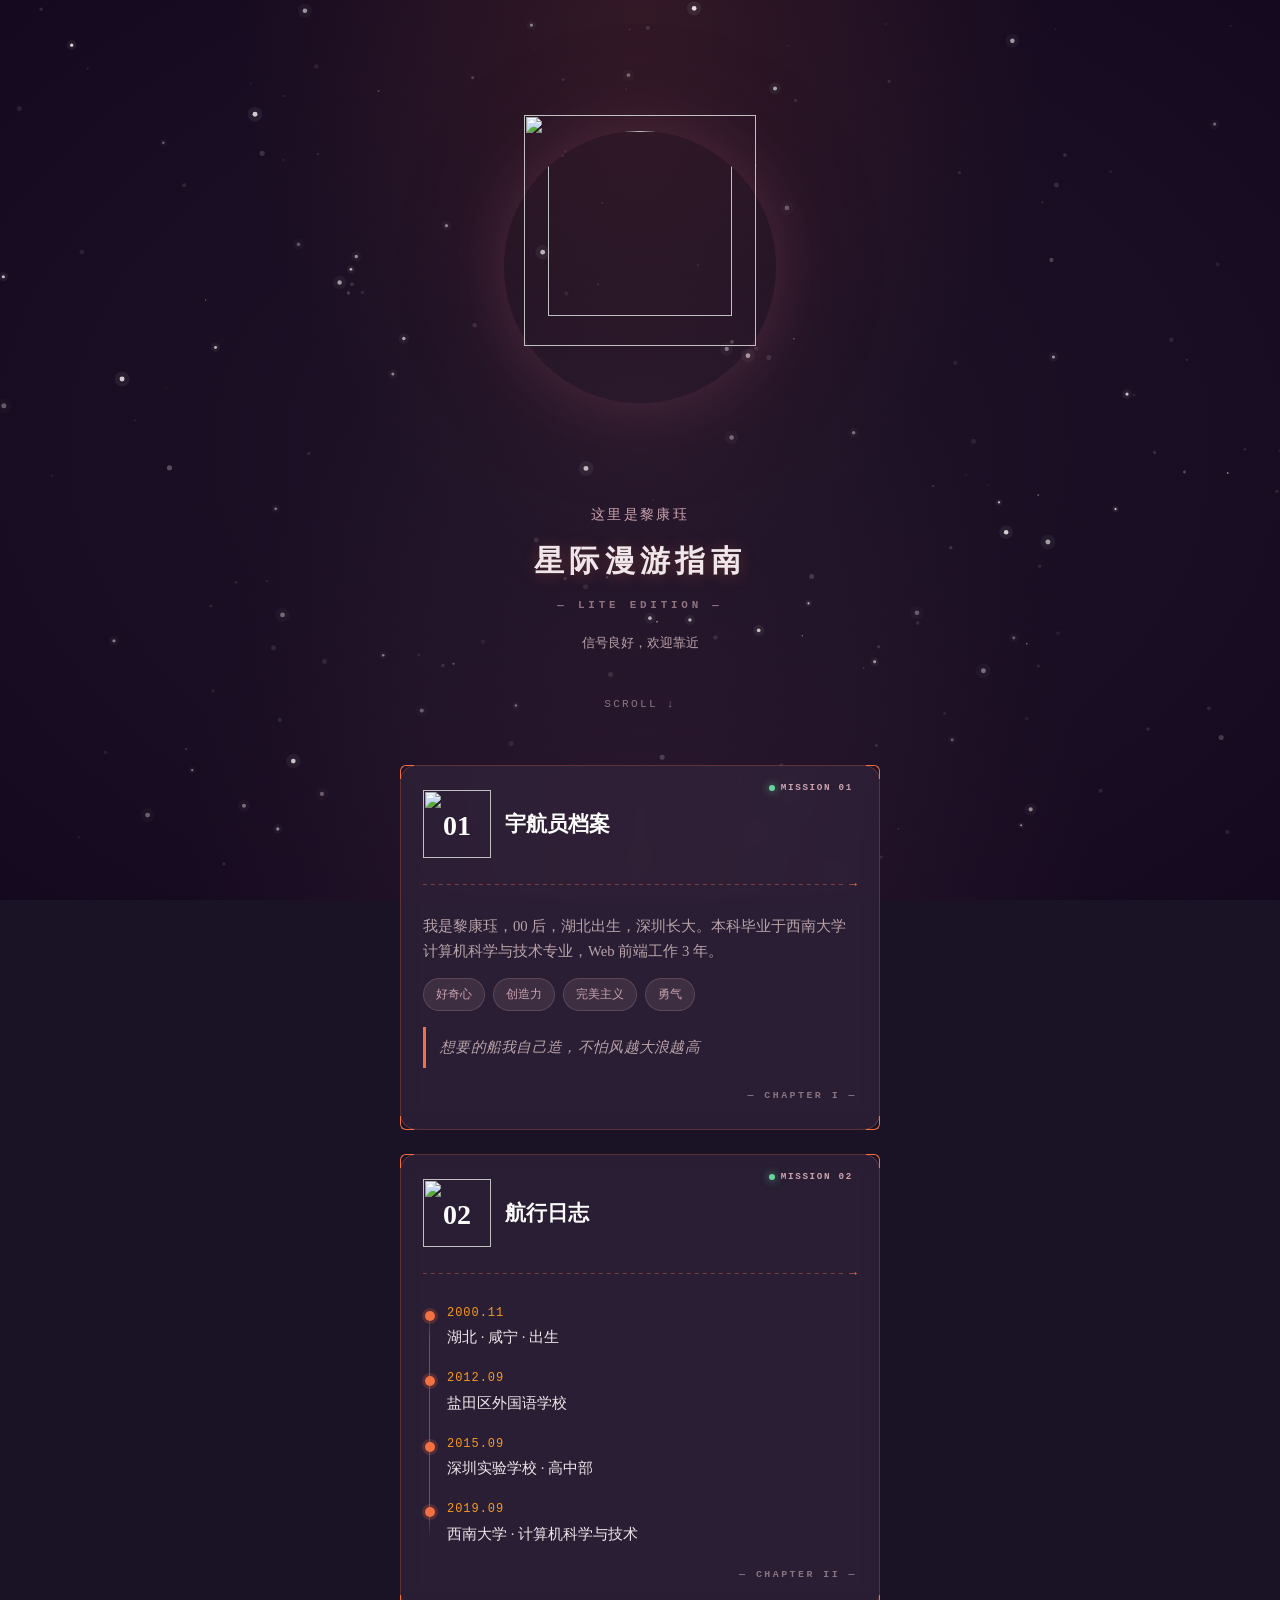
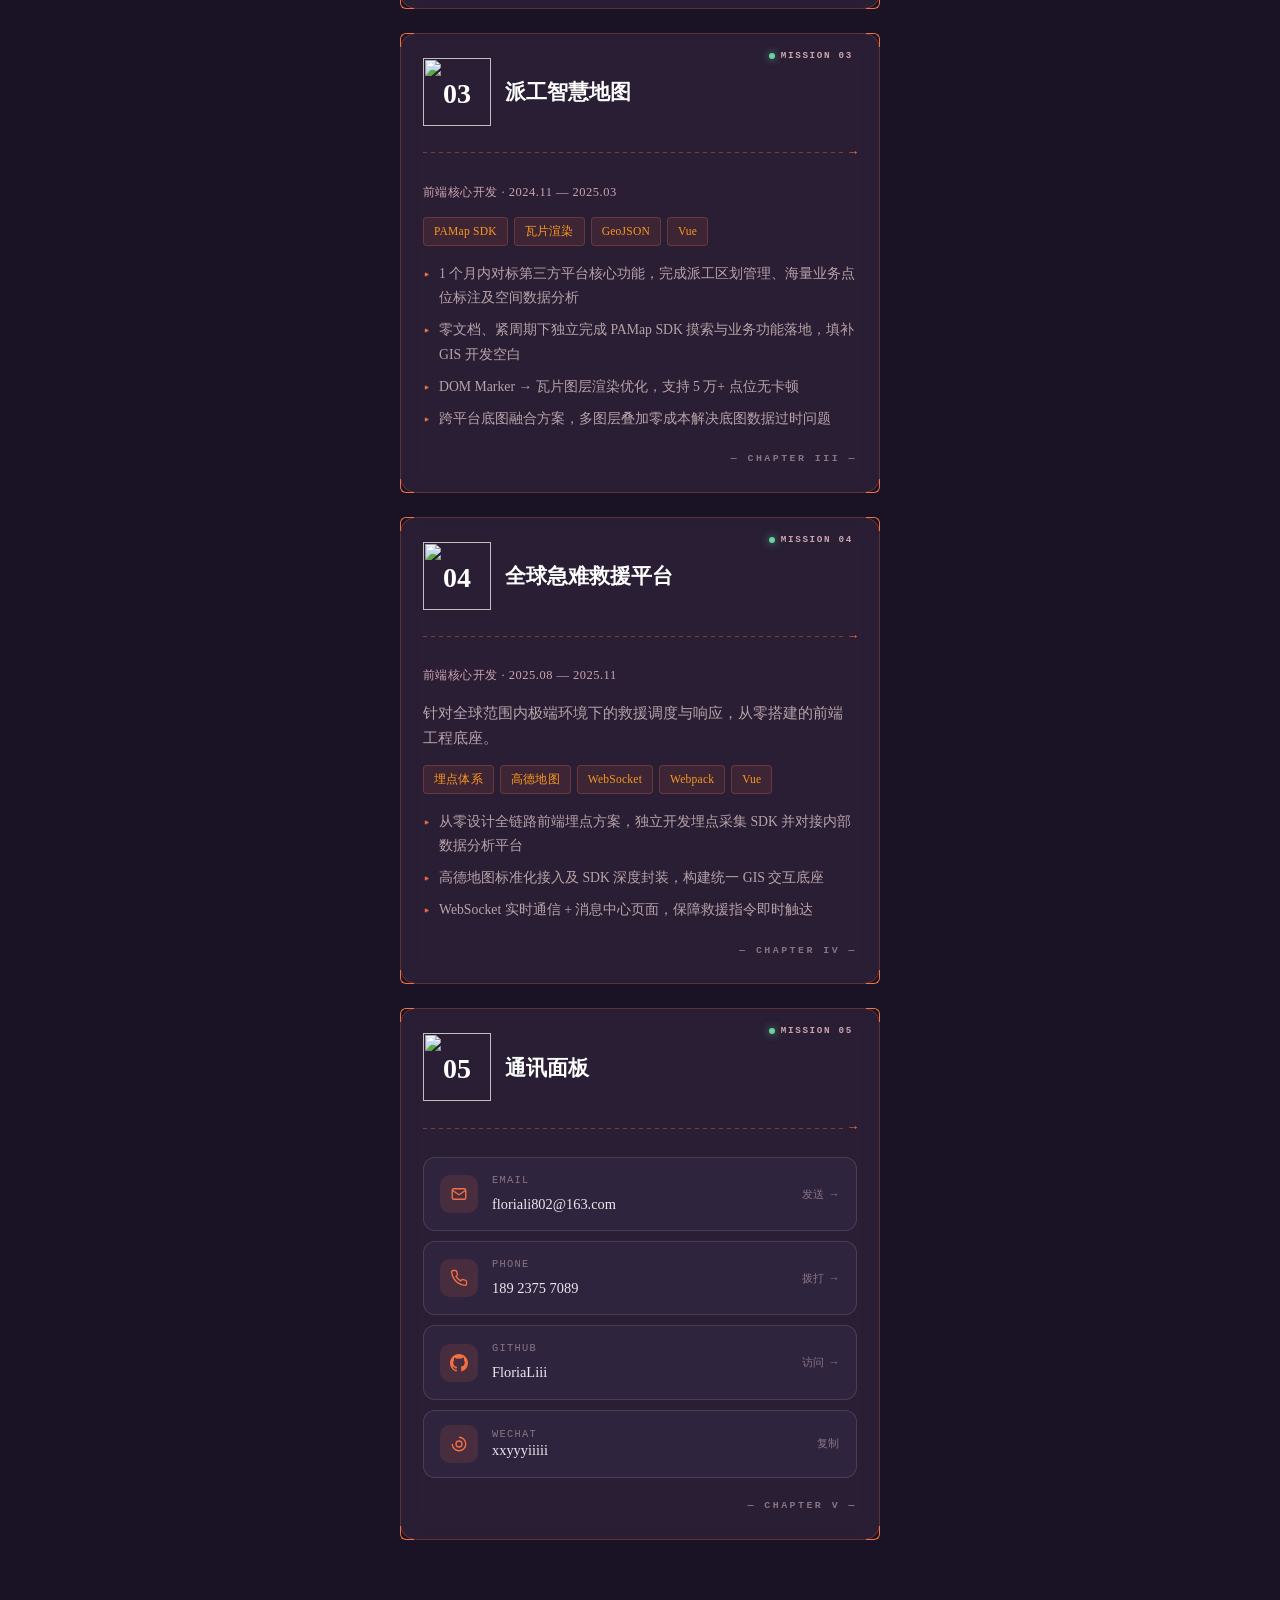
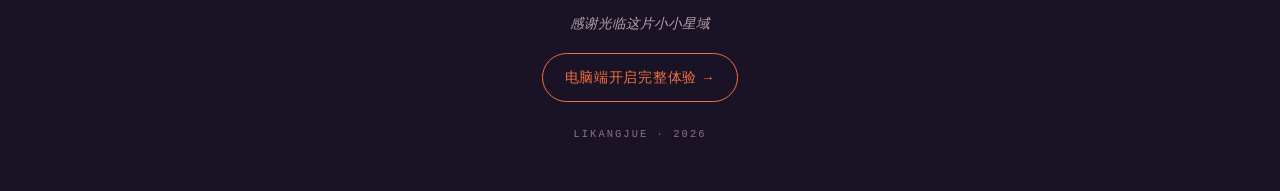
==== commit 075c0496: "删除无用文案" ====
--- a/mobile.html
+++ b/mobile.html
@@ -721,9 +721,7 @@
       <p class="hero-label">这里是黎康珏</p>
       <h1 class="hero-title">星际漫游指南</h1>
       <p class="hero-edition">— LITE EDITION —</p>
-      <p class="hero-tag">
-        一个在代码中寻找浪漫的 Web 前端工程师<br />信号良好，欢迎靠近
-      </p>
+      <p class="hero-tag">信号良好，欢迎靠近</p>
       <p class="hero-scroll">SCROLL ↓</p>
     </header>
 
@@ -999,7 +997,7 @@
     <footer>
       <p class="footer-quote">感谢光临这片小小星域</p>
       <a href="index.html" class="footer-cta">
-        <span>用电脑开启完整体验 →</span>
+        <span>电脑端开启完整体验 →</span>
       </a>
       <span class="footer-sign">LIKANGJUE · 2026</span>
     </footer>
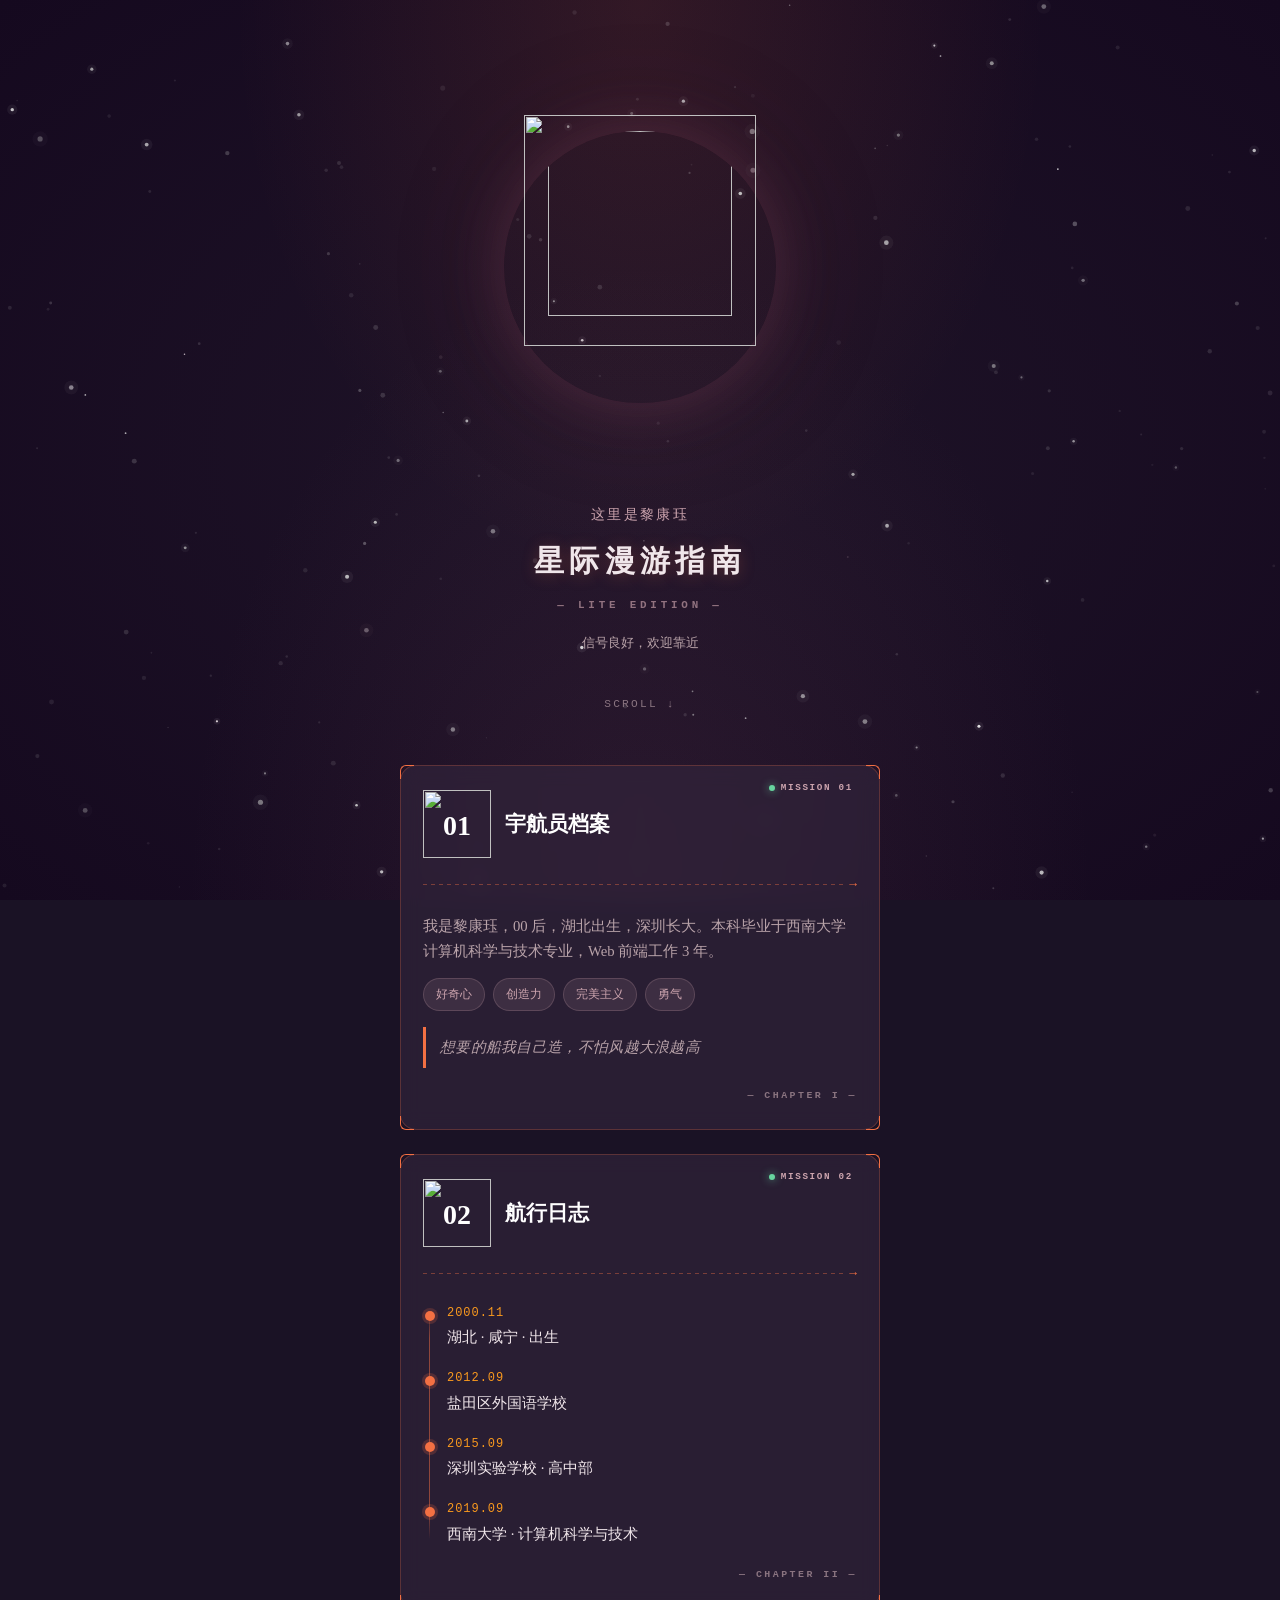
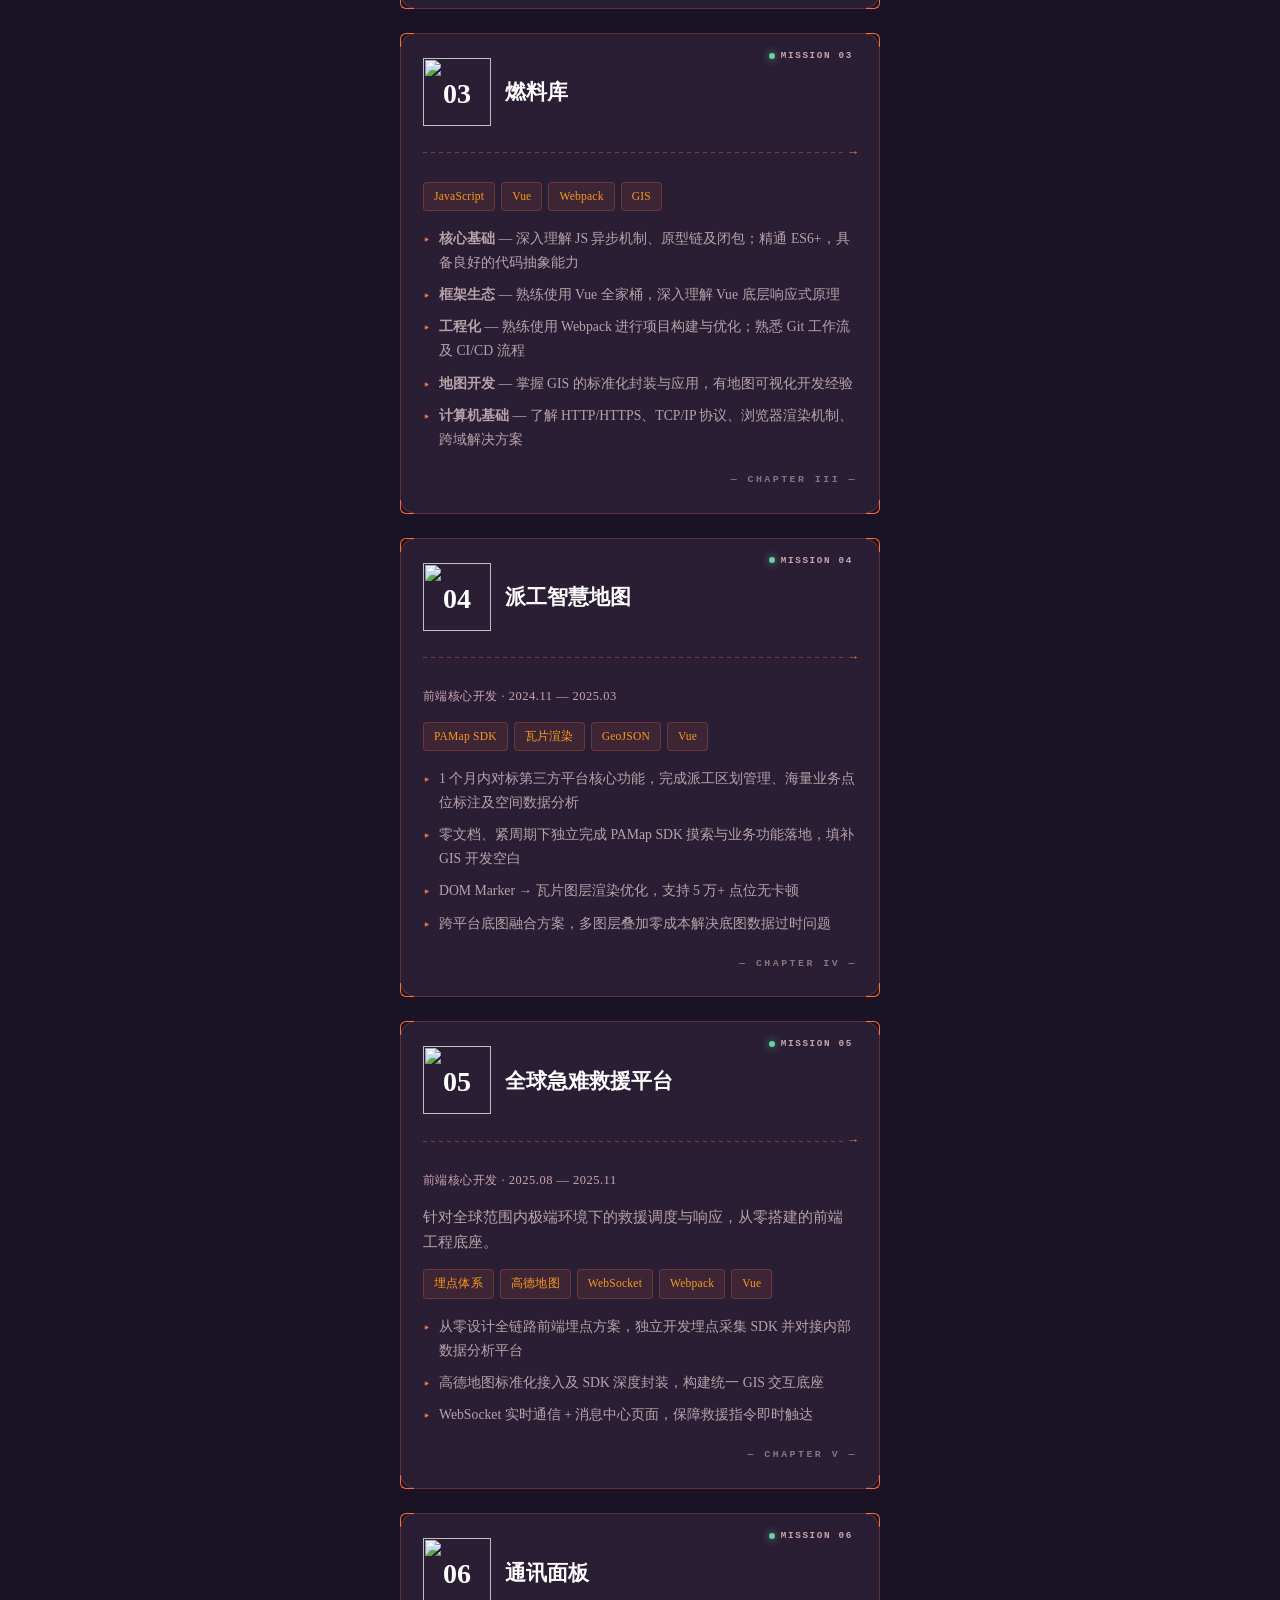
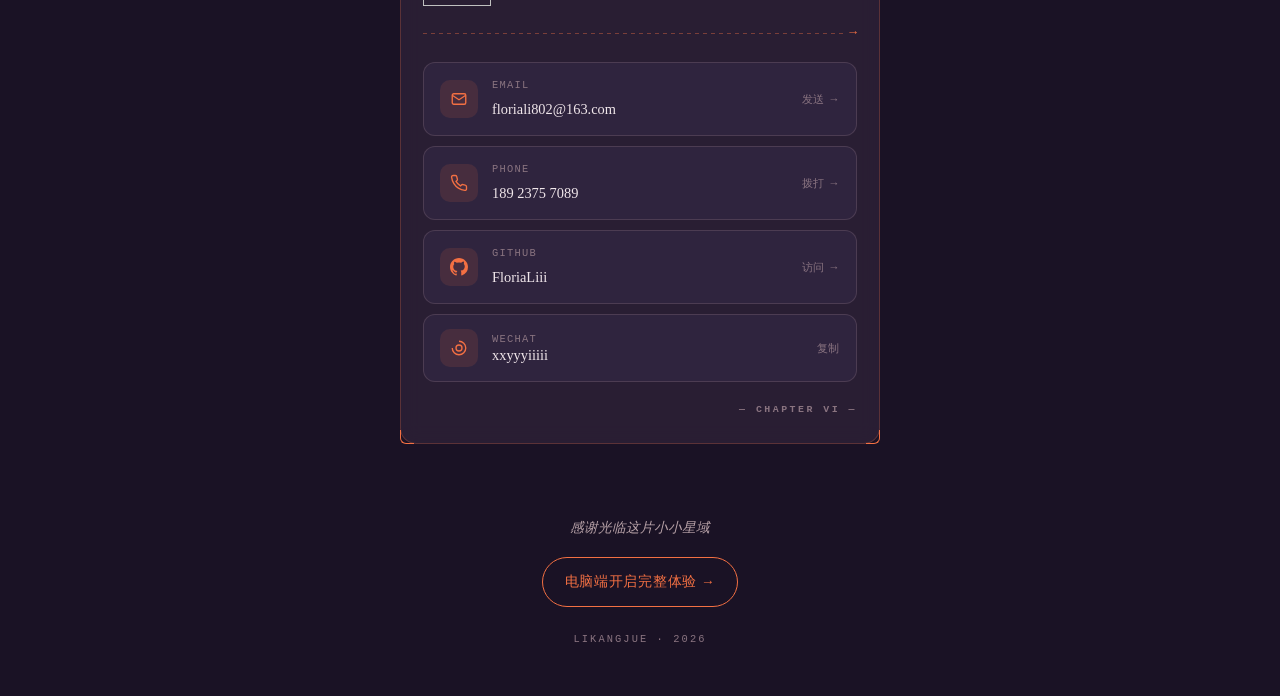
==== commit b6be4966: "新增燃料仓模块" ====
--- a/mobile.html
+++ b/mobile.html
@@ -802,7 +802,7 @@
         <span class="card-chapter">— CHAPTER II —</span>
       </section>
 
-      <!-- 03 Project 1 -->
+      <!-- 03 Skills -->
       <section class="card">
         <span class="card-corner-bl"></span>
         <span class="card-corner-br"></span>
@@ -816,35 +816,44 @@
             />
             <span class="card-num">03</span>
           </div>
-          <h2 class="card-title">派工智慧地图</h2>
+          <h2 class="card-title">燃料库</h2>
         </div>
         <div class="card-divider">
           <span class="card-divider-line"></span>
           <span class="card-divider-arrow">→</span>
         </div>
-        <p class="project-meta">前端核心开发 · 2024.11 — 2025.03</p>
         <div class="tags">
-          <span>PAMap SDK</span>
-          <span>瓦片渲染</span>
-          <span>GeoJSON</span>
+          <span>JavaScript</span>
           <span>Vue</span>
+          <span>Webpack</span>
+          <span>GIS</span>
         </div>
         <ul class="highlights">
           <li>
-            1
-            个月内对标第三方平台核心功能，完成派工区划管理、海量业务点位标注及空间数据分析
-          </li>
-          <li>
-            零文档、紧周期下独立完成 PAMap SDK 摸索与业务功能落地，填补 GIS
-            开发空白
-          </li>
-          <li>DOM Marker → 瓦片图层渲染优化，支持 5 万+ 点位无卡顿</li>
-          <li>跨平台底图融合方案，多图层叠加零成本解决底图数据过时问题</li>
+            <strong>核心基础</strong> — 深入理解 JS 异步机制、原型链及闭包；精通
+            ES6+，具备良好的代码抽象能力
+          </li>
+          <li>
+            <strong>框架生态</strong> — 熟练使用 Vue 全家桶，深入理解 Vue
+            底层响应式原理
+          </li>
+          <li>
+            <strong>工程化</strong> — 熟练使用 Webpack 进行项目构建与优化；熟悉
+            Git 工作流及 CI/CD 流程
+          </li>
+          <li>
+            <strong>地图开发</strong> — 掌握 GIS
+            的标准化封装与应用，有地图可视化开发经验
+          </li>
+          <li>
+            <strong>计算机基础</strong> — 了解 HTTP/HTTPS、TCP/IP
+            协议、浏览器渲染机制、跨域解决方案
+          </li>
         </ul>
         <span class="card-chapter">— CHAPTER III —</span>
       </section>
 
-      <!-- 04 Project 2 -->
+      <!-- 04 Project 1 -->
       <section class="card">
         <span class="card-corner-bl"></span>
         <span class="card-corner-br"></span>
@@ -858,35 +867,35 @@
             />
             <span class="card-num">04</span>
           </div>
-          <h2 class="card-title">全球急难救援平台</h2>
+          <h2 class="card-title">派工智慧地图</h2>
         </div>
         <div class="card-divider">
           <span class="card-divider-line"></span>
           <span class="card-divider-arrow">→</span>
         </div>
-        <p class="project-meta">前端核心开发 · 2025.08 — 2025.11</p>
-        <p>
-          针对全球范围内极端环境下的救援调度与响应，从零搭建的前端工程底座。
-        </p>
+        <p class="project-meta">前端核心开发 · 2024.11 — 2025.03</p>
         <div class="tags">
-          <span>埋点体系</span>
-          <span>高德地图</span>
-          <span>WebSocket</span>
-          <span>Webpack</span>
+          <span>PAMap SDK</span>
+          <span>瓦片渲染</span>
+          <span>GeoJSON</span>
           <span>Vue</span>
         </div>
         <ul class="highlights">
           <li>
-            从零设计全链路前端埋点方案，独立开发埋点采集 SDK
-            并对接内部数据分析平台
-          </li>
-          <li>高德地图标准化接入及 SDK 深度封装，构建统一 GIS 交互底座</li>
-          <li>WebSocket 实时通信 + 消息中心页面，保障救援指令即时触达</li>
+            1
+            个月内对标第三方平台核心功能，完成派工区划管理、海量业务点位标注及空间数据分析
+          </li>
+          <li>
+            零文档、紧周期下独立完成 PAMap SDK 摸索与业务功能落地，填补 GIS
+            开发空白
+          </li>
+          <li>DOM Marker → 瓦片图层渲染优化，支持 5 万+ 点位无卡顿</li>
+          <li>跨平台底图融合方案，多图层叠加零成本解决底图数据过时问题</li>
         </ul>
         <span class="card-chapter">— CHAPTER IV —</span>
       </section>
 
-      <!-- 05 Contact -->
+      <!-- 05 Project 2 -->
       <section class="card">
         <span class="card-corner-bl"></span>
         <span class="card-corner-br"></span>
@@ -899,6 +908,48 @@
               class="header-planet-img"
             />
             <span class="card-num">05</span>
+          </div>
+          <h2 class="card-title">全球急难救援平台</h2>
+        </div>
+        <div class="card-divider">
+          <span class="card-divider-line"></span>
+          <span class="card-divider-arrow">→</span>
+        </div>
+        <p class="project-meta">前端核心开发 · 2025.08 — 2025.11</p>
+        <p>
+          针对全球范围内极端环境下的救援调度与响应，从零搭建的前端工程底座。
+        </p>
+        <div class="tags">
+          <span>埋点体系</span>
+          <span>高德地图</span>
+          <span>WebSocket</span>
+          <span>Webpack</span>
+          <span>Vue</span>
+        </div>
+        <ul class="highlights">
+          <li>
+            从零设计全链路前端埋点方案，独立开发埋点采集 SDK
+            并对接内部数据分析平台
+          </li>
+          <li>高德地图标准化接入及 SDK 深度封装，构建统一 GIS 交互底座</li>
+          <li>WebSocket 实时通信 + 消息中心页面，保障救援指令即时触达</li>
+        </ul>
+        <span class="card-chapter">— CHAPTER V —</span>
+      </section>
+
+      <!-- 06 Contact -->
+      <section class="card">
+        <span class="card-corner-bl"></span>
+        <span class="card-corner-br"></span>
+        <span class="card-badge">MISSION 06</span>
+        <div class="card-header">
+          <div class="card-header-planet">
+            <img
+              src="https://img.likangjue.space/assets/planet-title.webp"
+              alt=""
+              class="header-planet-img"
+            />
+            <span class="card-num">06</span>
           </div>
           <h2 class="card-title">通讯面板</h2>
         </div>
@@ -990,7 +1041,7 @@
             </button>
           </li>
         </ul>
-        <span class="card-chapter">— CHAPTER V —</span>
+        <span class="card-chapter">— CHAPTER VI —</span>
       </section>
     </main>
 
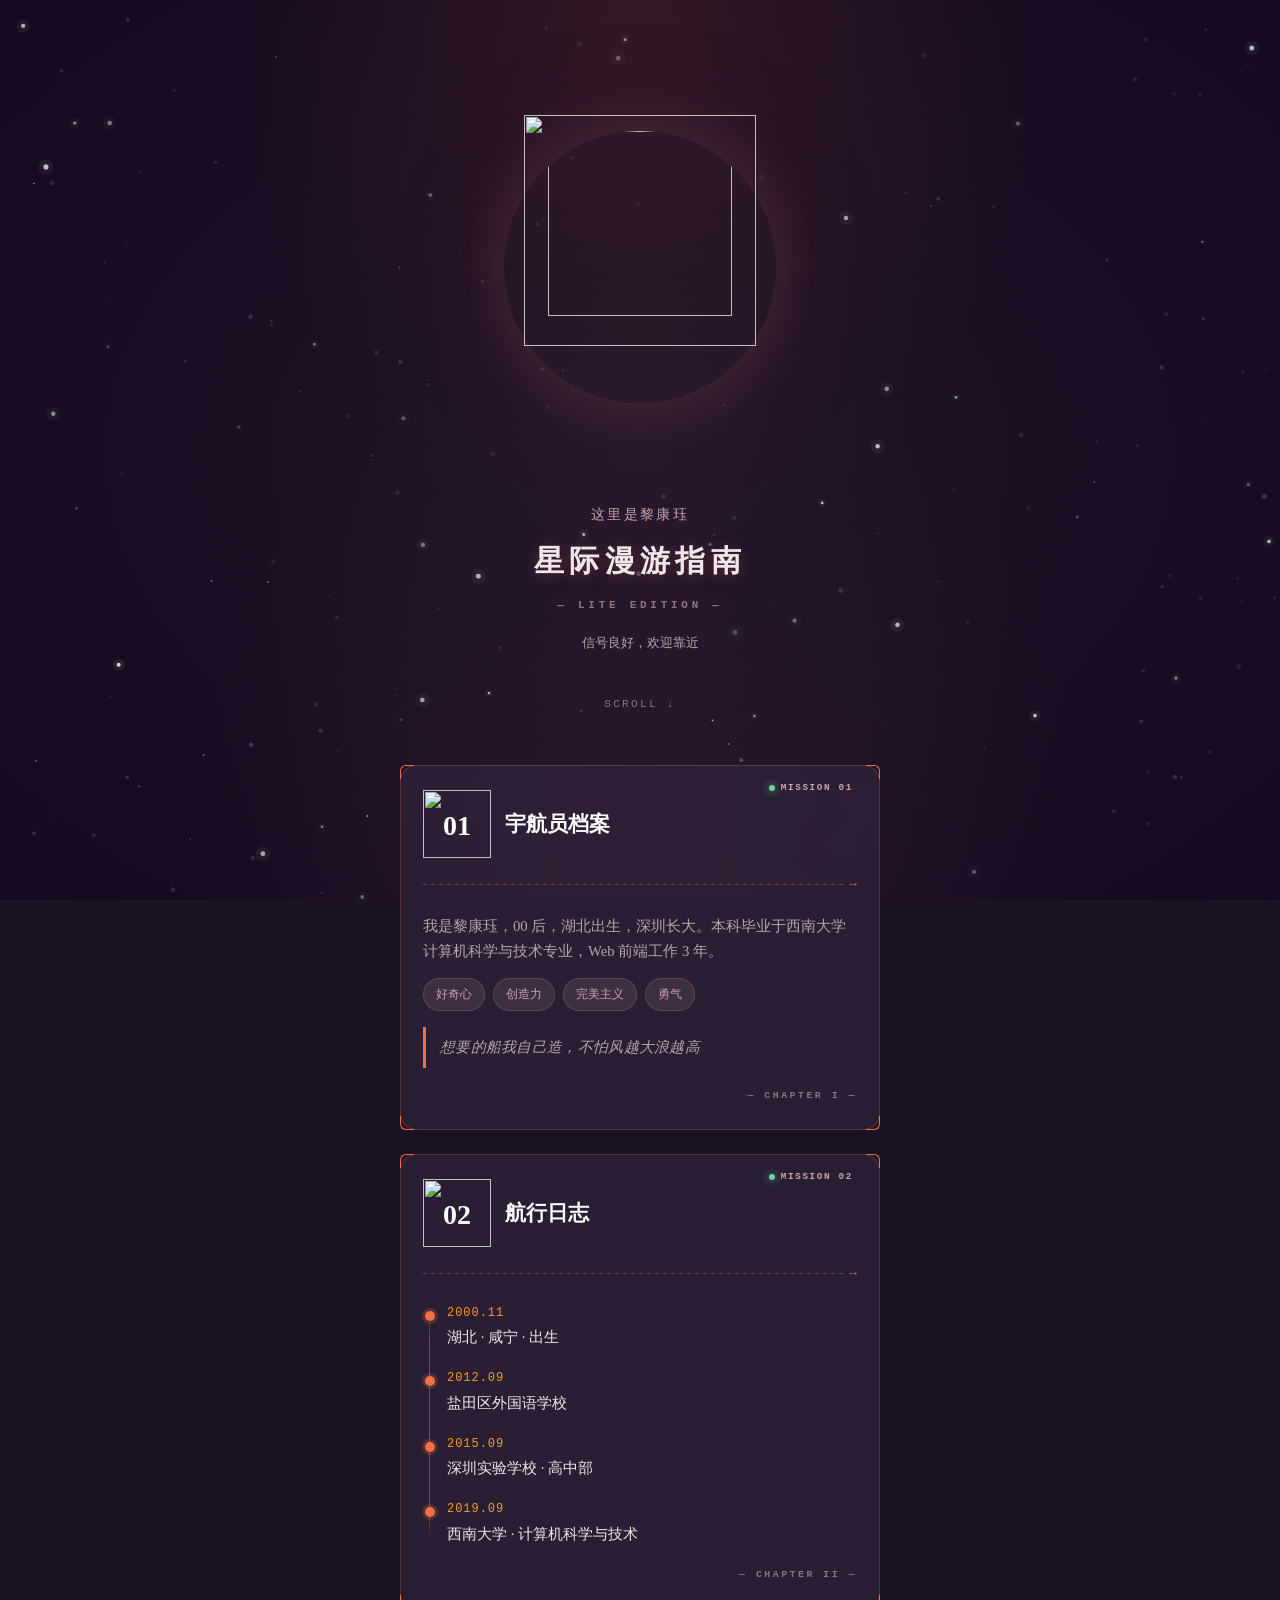
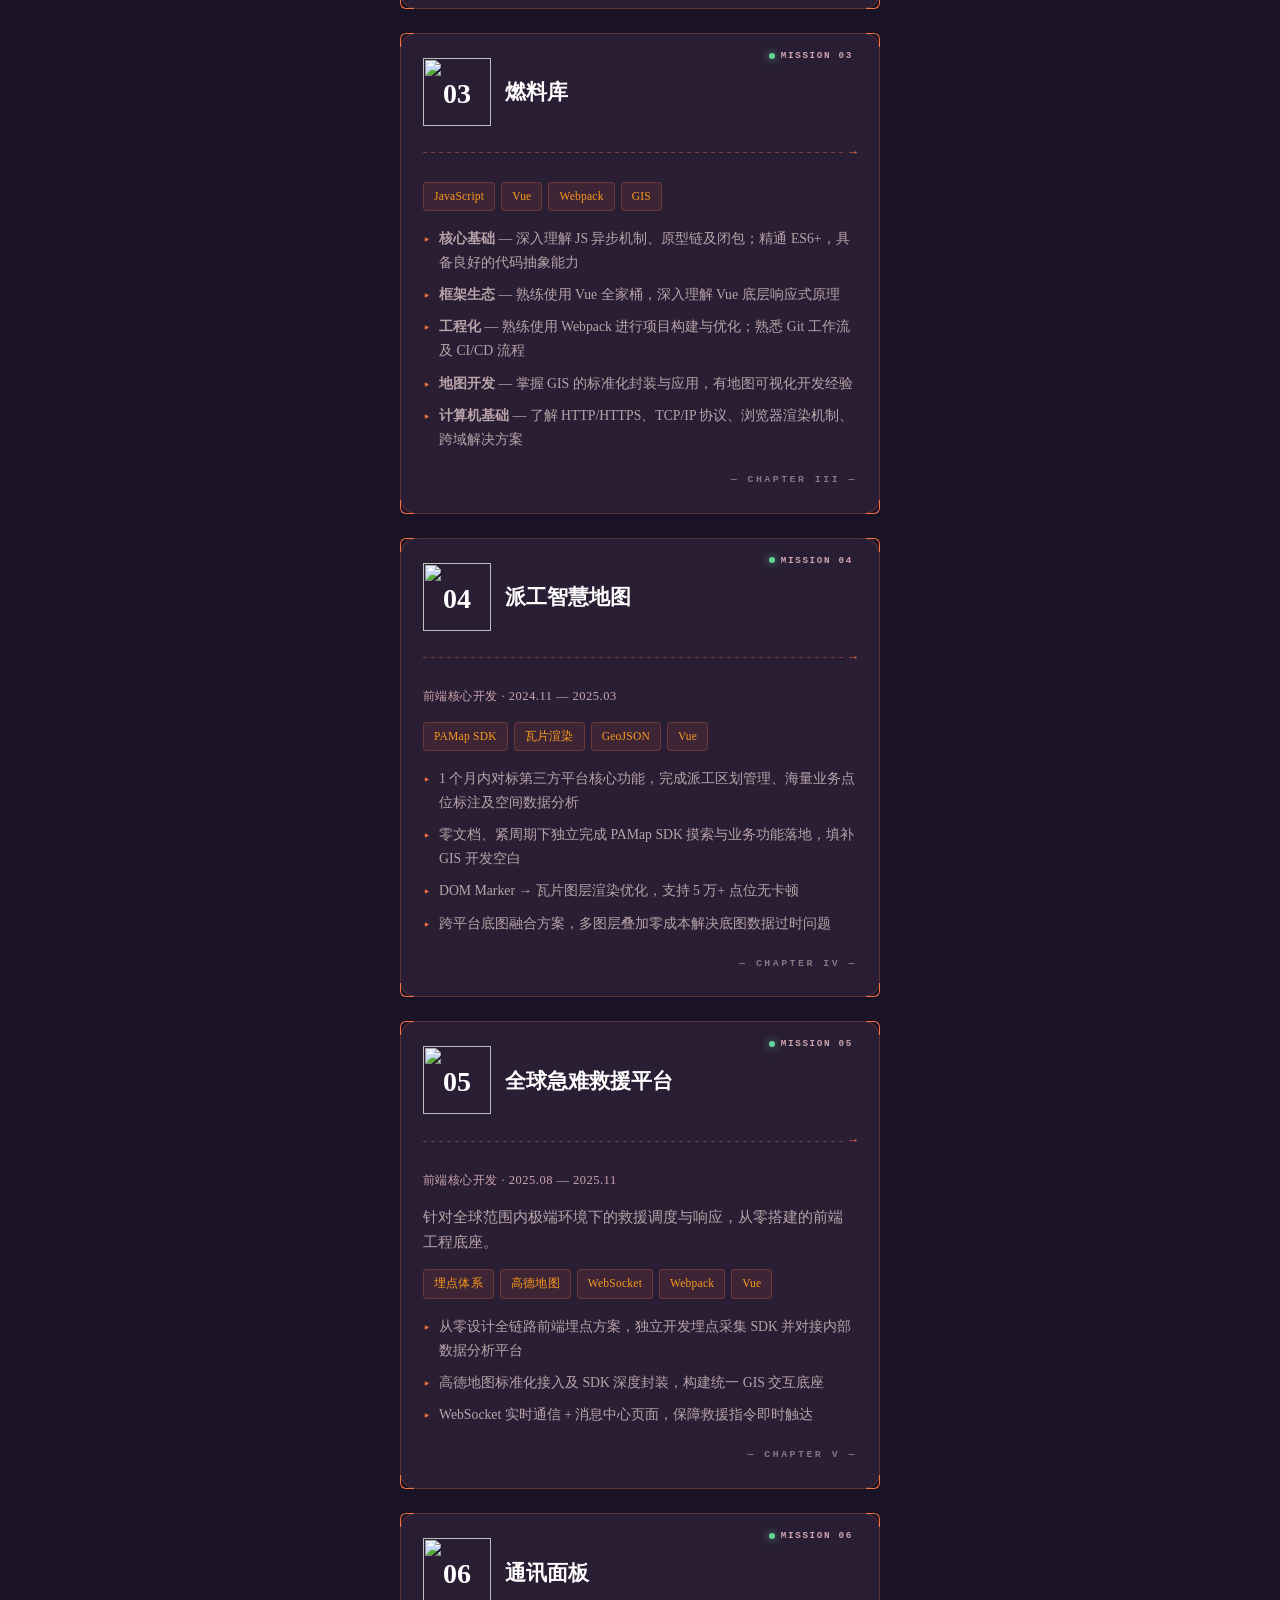
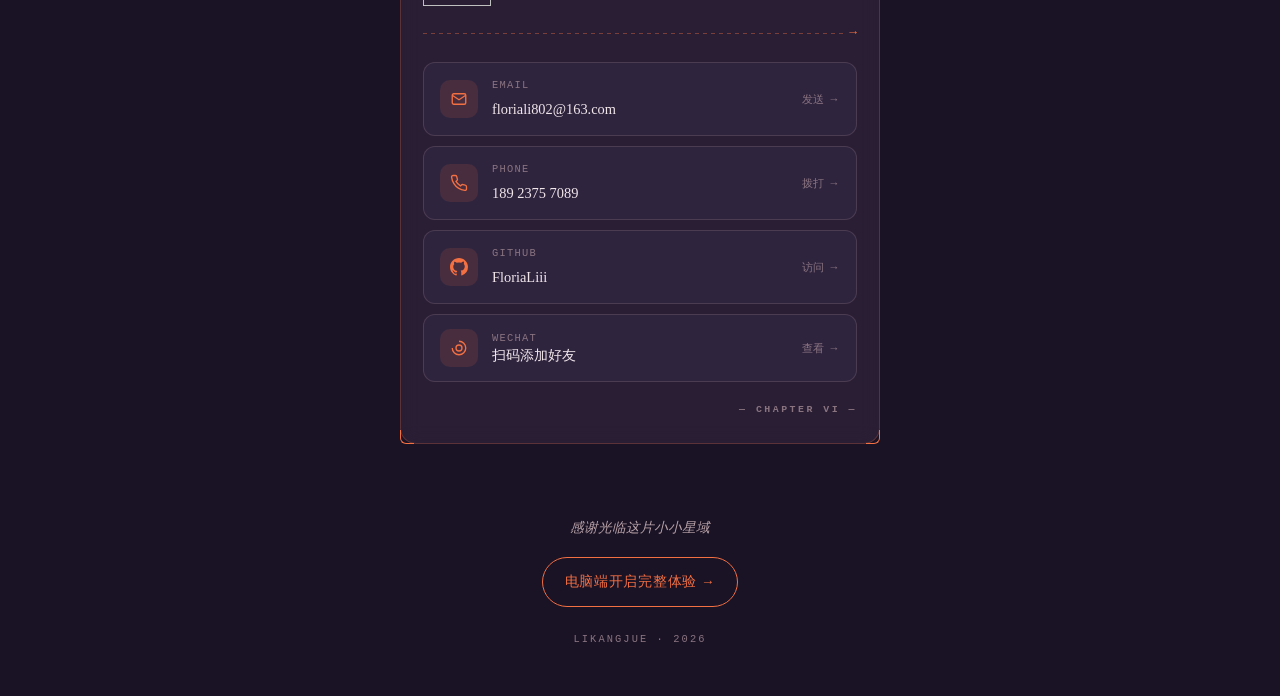
==== commit 6cf7834a: "微信号更换" ====
--- a/mobile.html
+++ b/mobile.html
@@ -666,6 +666,64 @@
         font-size: 0.65rem;
         color: var(--text-dim);
         letter-spacing: 0.2em;
+      }
+
+      /* ===== WeChat QR Modal ===== */
+      .wechat-qr-modal {
+        position: fixed;
+        inset: 0;
+        z-index: 9999;
+        display: none;
+        flex-direction: column;
+        align-items: center;
+        justify-content: center;
+        gap: 18px;
+        padding: 24px;
+        background: rgba(10, 8, 15, 0.92);
+        backdrop-filter: blur(10px);
+        opacity: 0;
+        transition: opacity 0.3s ease;
+      }
+      .wechat-qr-modal.open {
+        display: flex;
+        opacity: 1;
+      }
+      .wechat-qr-modal img {
+        width: min(78vw, 320px);
+        height: auto;
+        aspect-ratio: 1 / 1;
+        border-radius: 14px;
+        box-shadow:
+          0 0 0 1px rgba(243, 112, 67, 0.2),
+          0 0 32px rgba(165, 85, 94, 0.3),
+          0 12px 40px rgba(0, 0, 0, 0.55);
+      }
+      .wechat-qr-caption {
+        font-family: "Orbitron", monospace;
+        font-size: 0.78rem;
+        color: var(--accent);
+        letter-spacing: 0.15em;
+        margin: 0;
+      }
+      .wechat-qr-close {
+        position: absolute;
+        top: 24px;
+        right: 24px;
+        width: 42px;
+        height: 42px;
+        border-radius: 50%;
+        border: 1px solid rgba(243, 112, 67, 0.35);
+        background: rgba(46, 34, 62, 0.85);
+        color: var(--accent);
+        font-size: 26px;
+        line-height: 1;
+        display: flex;
+        align-items: center;
+        justify-content: center;
+        cursor: pointer;
+      }
+      .wechat-qr-close:active {
+        background: rgba(243, 112, 67, 0.15);
       }
 
       /* ===== Reduced Motion ===== */
@@ -1021,7 +1079,7 @@
             </a>
           </li>
           <li>
-            <button type="button" class="contact-item" data-copy="xxyyyiiiii">
+            <button type="button" class="contact-item" data-qr="1">
               <span class="contact-icon">
                 <svg
                   viewBox="0 0 24 24"
@@ -1035,15 +1093,24 @@
               </span>
               <span class="contact-text">
                 <span class="contact-label">WECHAT</span>
-                <span class="contact-value">xxyyyiiiii</span>
+                <span class="contact-value">扫码添加好友</span>
               </span>
-              <span class="contact-hint">复制</span>
+              <span class="contact-hint">查看 →</span>
             </button>
           </li>
         </ul>
         <span class="card-chapter">— CHAPTER VI —</span>
       </section>
     </main>
+
+    <div class="wechat-qr-modal" id="wechatQrModal" aria-hidden="true">
+      <button type="button" class="wechat-qr-close" aria-label="关闭">×</button>
+      <img
+        src="https://img.likangjue.space/assets/contact/wechat-qr-dark.webp"
+        alt="WeChat QR"
+      />
+      <p class="wechat-qr-caption">扫码添加好友</p>
+    </div>
 
     <footer>
       <p class="footer-quote">感谢光临这片小小星域</p>
@@ -1210,6 +1277,34 @@
             }
           });
         });
+
+        // WeChat QR modal
+        const qrModal = document.getElementById("wechatQrModal");
+        if (qrModal) {
+          const openQr = function () {
+            qrModal.classList.add("open");
+            qrModal.setAttribute("aria-hidden", "false");
+            document.body.style.overflow = "hidden";
+          };
+          const closeQr = function () {
+            qrModal.classList.remove("open");
+            qrModal.setAttribute("aria-hidden", "true");
+            document.body.style.overflow = "";
+          };
+          document.querySelectorAll("[data-qr]").forEach(function (btn) {
+            btn.addEventListener("click", openQr);
+          });
+          qrModal.addEventListener("click", function (e) {
+            if (e.target === qrModal || e.target.closest(".wechat-qr-close")) {
+              closeQr();
+            }
+          });
+          document.addEventListener("keydown", function (e) {
+            if (e.key === "Escape" && qrModal.classList.contains("open")) {
+              closeQr();
+            }
+          });
+        }
       })();
     </script>
   </body>
